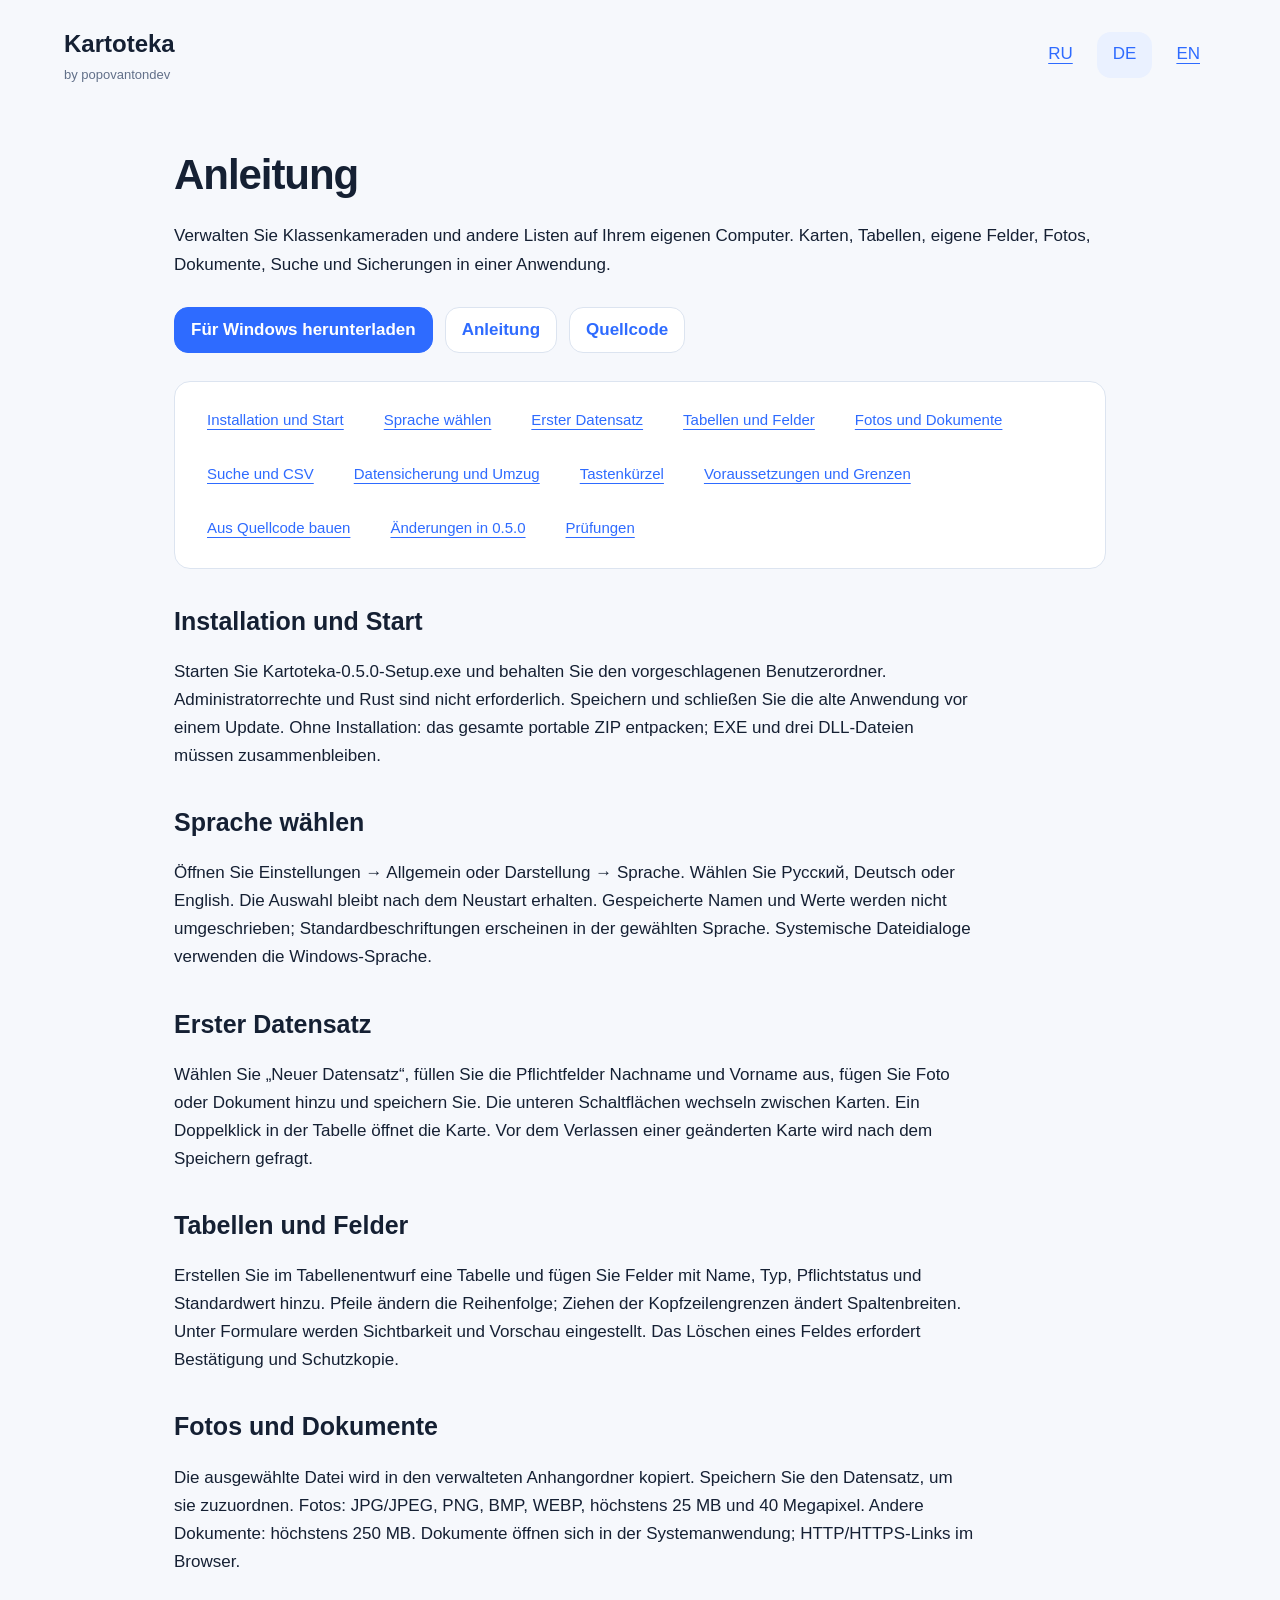
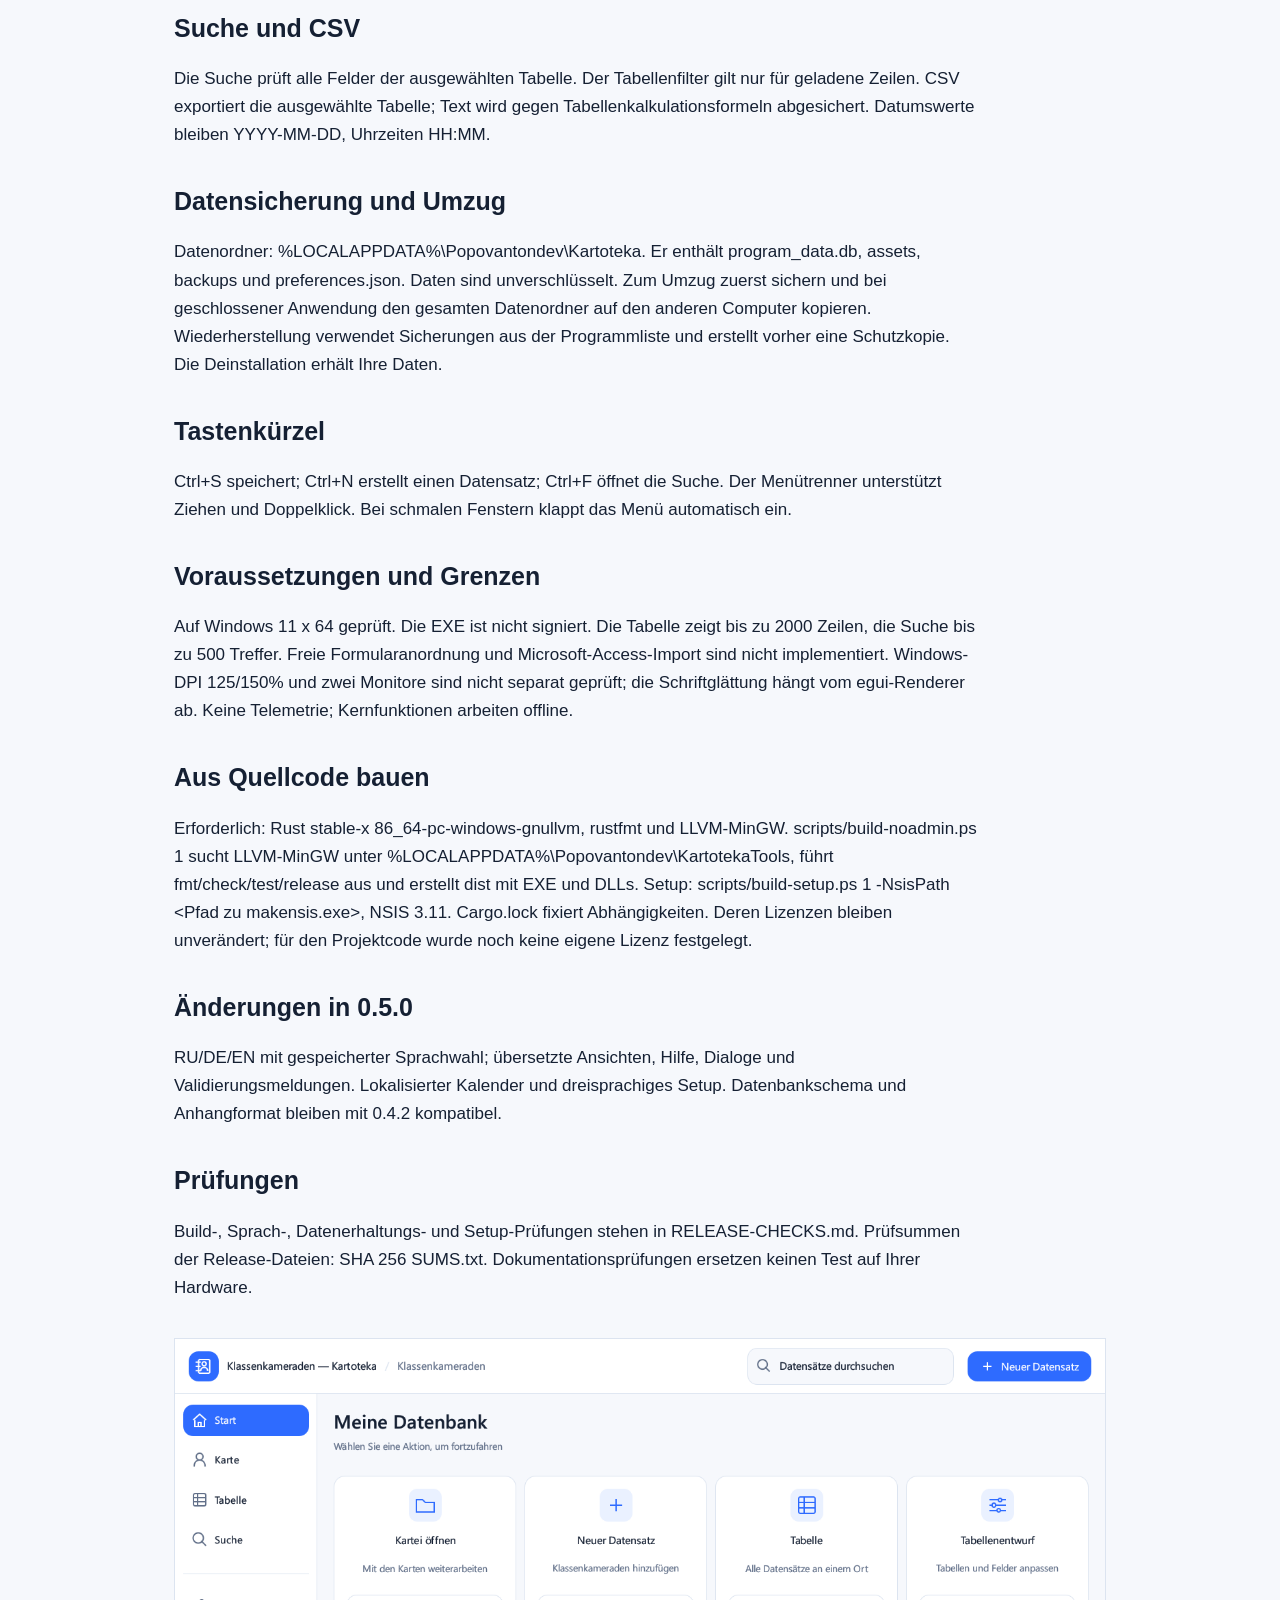
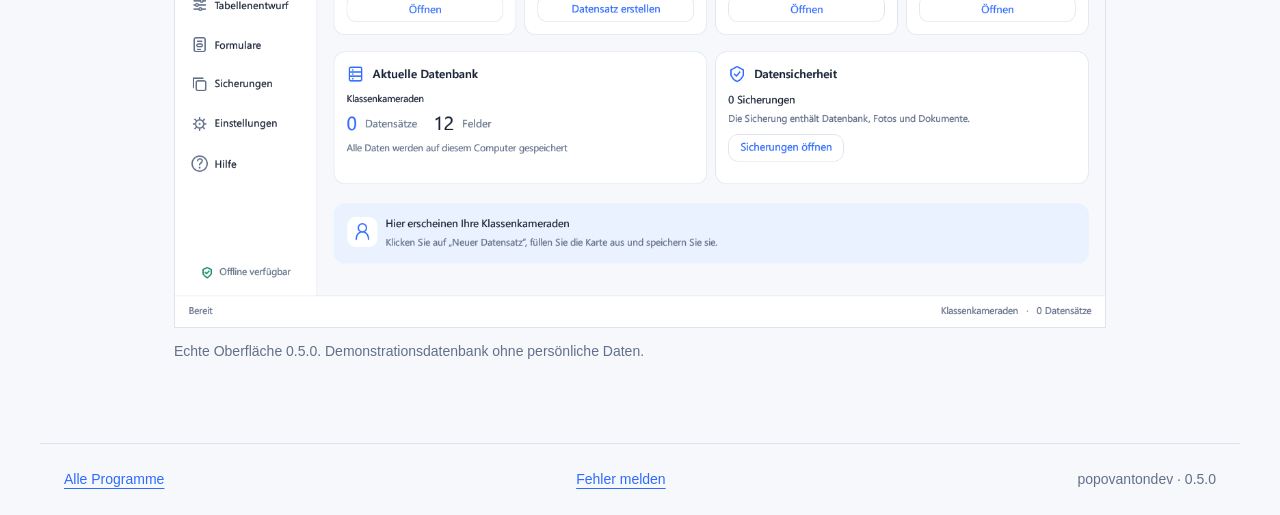
==== docs/Guide-de.html @ e93af3c0 "Add Kartoteka with persistent RU/DE/EN interface and public documentation" ====
<!doctype html><html lang="de"><head><meta charset="utf-8"><meta name="viewport" content="width=device-width,initial-scale=1"><meta name="description" content="Verwalten Sie Klassenkameraden und andere Listen auf Ihrem eigenen Computer. Karten, Tabellen, eigene Felder, Fotos, Dokumente, Suche und Sicherungen in einer Anwendung."><title>Klassenkameraden — Kartoteka</title><link rel="stylesheet" href="assets/site.css"></head><body><header><a class="brand" href="index-de.html">Kartoteka <small>by popovantondev</small></a><nav aria-label="Language"><a lang="ru" hreflang="ru" href="Guide-ru.html" >RU</a><a lang="de" hreflang="de" href="Guide-de.html" aria-current="page">DE</a><a lang="en" hreflang="en" href="Guide-en.html" >EN</a></nav></header><main class="guide"><h1>Anleitung</h1><p>Verwalten Sie Klassenkameraden und andere Listen auf Ihrem eigenen Computer. Karten, Tabellen, eigene Felder, Fotos, Dokumente, Suche und Sicherungen in einer Anwendung.</p><div class="actions"><a class="primary" href="https://github.com/popovantondev/Kartoteka/releases/download/v0.5.0/Kartoteka-0.5.0-Setup.exe">Für Windows herunterladen</a><a href="Guide-de.html">Anleitung</a><a href="https://github.com/popovantondev/Kartoteka">Quellcode</a></div><nav class="contents"><a href="#install">Installation und Start</a><a href="#language">Sprache wählen</a><a href="#first">Erster Datensatz</a><a href="#custom">Tabellen und Felder</a><a href="#files">Fotos und Dokumente</a><a href="#search">Suche und CSV</a><a href="#backup">Datensicherung und Umzug</a><a href="#keys">Tastenkürzel</a><a href="#limits">Voraussetzungen und Grenzen</a><a href="#build">Aus Quellcode bauen</a><a href="#changes">Änderungen in 0.5.0</a><a href="#checks">Prüfungen</a></nav><section id="install"><h2>Installation und Start</h2><p>Starten Sie Kartoteka-0.5.0-Setup.exe und behalten Sie den vorgeschlagenen Benutzerordner. Administratorrechte und Rust sind nicht erforderlich. Speichern und schließen Sie die alte Anwendung vor einem Update. Ohne Installation: das gesamte portable ZIP entpacken; EXE und drei DLL-Dateien müssen zusammenbleiben.</p></section><section id="language"><h2>Sprache wählen</h2><p>Öffnen Sie Einstellungen → Allgemein oder Darstellung → Sprache. Wählen Sie Русский, Deutsch oder English. Die Auswahl bleibt nach dem Neustart erhalten. Gespeicherte Namen und Werte werden nicht umgeschrieben; Standardbeschriftungen erscheinen in der gewählten Sprache. Systemische Dateidialoge verwenden die Windows-Sprache.</p></section><section id="first"><h2>Erster Datensatz</h2><p>Wählen Sie „Neuer Datensatz“, füllen Sie die Pflichtfelder Nachname und Vorname aus, fügen Sie Foto oder Dokument hinzu und speichern Sie. Die unteren Schaltflächen wechseln zwischen Karten. Ein Doppelklick in der Tabelle öffnet die Karte. Vor dem Verlassen einer geänderten Karte wird nach dem Speichern gefragt.</p></section><section id="custom"><h2>Tabellen und Felder</h2><p>Erstellen Sie im Tabellenentwurf eine Tabelle und fügen Sie Felder mit Name, Typ, Pflichtstatus und Standardwert hinzu. Pfeile ändern die Reihenfolge; Ziehen der Kopfzeilengrenzen ändert Spaltenbreiten. Unter Formulare werden Sichtbarkeit und Vorschau eingestellt. Das Löschen eines Feldes erfordert Bestätigung und Schutzkopie.</p></section><section id="files"><h2>Fotos und Dokumente</h2><p>Die ausgewählte Datei wird in den verwalteten Anhangordner kopiert. Speichern Sie den Datensatz, um sie zuzuordnen. Fotos: JPG/JPEG, PNG, BMP, WEBP, höchstens 25 MB und 40 Megapixel. Andere Dokumente: höchstens 250 MB. Dokumente öffnen sich in der Systemanwendung; HTTP/HTTPS-Links im Browser.</p></section><section id="search"><h2>Suche und CSV</h2><p>Die Suche prüft alle Felder der ausgewählten Tabelle. Der Tabellenfilter gilt nur für geladene Zeilen. CSV exportiert die ausgewählte Tabelle; Text wird gegen Tabellenkalkulationsformeln abgesichert. Datumswerte bleiben YYYY-MM-DD, Uhrzeiten HH:MM.</p></section><section id="backup"><h2>Datensicherung und Umzug</h2><p>Datenordner: %LOCALAPPDATA%\Popovantondev\Kartoteka. Er enthält program_data.db, assets, backups und preferences.json. Daten sind unverschlüsselt. Zum Umzug zuerst sichern und bei geschlossener Anwendung den gesamten Datenordner auf den anderen Computer kopieren. Wiederherstellung verwendet Sicherungen aus der Programmliste und erstellt vorher eine Schutzkopie. Die Deinstallation erhält Ihre Daten.</p></section><section id="keys"><h2>Tastenkürzel</h2><p>Ctrl+S speichert; Ctrl+N erstellt einen Datensatz; Ctrl+F öffnet die Suche. Der Menütrenner unterstützt Ziehen und Doppelklick. Bei schmalen Fenstern klappt das Menü automatisch ein.</p></section><section id="limits"><h2>Voraussetzungen und Grenzen</h2><p>Auf Windows 11 x 64 geprüft. Die EXE ist nicht signiert. Die Tabelle zeigt bis zu 2000 Zeilen, die Suche bis zu 500 Treffer. Freie Formularanordnung und Microsoft-Access-Import sind nicht implementiert. Windows-DPI 125/150% und zwei Monitore sind nicht separat geprüft; die Schriftglättung hängt vom egui-Renderer ab. Keine Telemetrie; Kernfunktionen arbeiten offline.</p></section><section id="build"><h2>Aus Quellcode bauen</h2><p>Erforderlich: Rust stable-x 86_64-pc-windows-gnullvm, rustfmt und LLVM-MinGW. scripts/build-noadmin.ps 1 sucht LLVM-MinGW unter %LOCALAPPDATA%\Popovantondev\KartotekaTools, führt fmt/check/test/release aus und erstellt dist mit EXE und DLLs. Setup: scripts/build-setup.ps 1 -NsisPath &lt;Pfad zu makensis.exe&gt;, NSIS 3.11. Cargo.lock fixiert Abhängigkeiten. Deren Lizenzen bleiben unverändert; für den Projektcode wurde noch keine eigene Lizenz festgelegt.</p></section><section id="changes"><h2>Änderungen in 0.5.0</h2><p>RU/DE/EN mit gespeicherter Sprachwahl; übersetzte Ansichten, Hilfe, Dialoge und Validierungsmeldungen. Lokalisierter Kalender und dreisprachiges Setup. Datenbankschema und Anhangformat bleiben mit 0.4.2 kompatibel.</p></section><section id="checks"><h2>Prüfungen</h2><p>Build-, Sprach-, Datenerhaltungs- und Setup-Prüfungen stehen in RELEASE-CHECKS.md. Prüfsummen der Release-Dateien: SHA 256 SUMS.txt. Dokumentationsprüfungen ersetzen keinen Test auf Ihrer Hardware.</p></section><figure><img src="assets/app-de.png" width="1360" height="860" alt="Klassenkameraden — Kartoteka"><figcaption>Echte Oberfläche 0.5.0. Demonstrationsdatenbank ohne persönliche Daten.</figcaption></figure></main><footer><a href="https://popovantondev.github.io/popovantondev/index-de.html">Alle Programme</a><a href="https://github.com/popovantondev/Kartoteka/issues/new">Fehler melden</a><span>popovantondev · 0.5.0</span></footer></body></html>
---- docs/assets/site.css ----
*{box-sizing:border-box}html{color-scheme:light;scroll-behavior:smooth}body{margin:0;background:#F6F8FC;color:#152033;font:17px/1.65 "Segoe UI",Arial,sans-serif}a{color:#2E6BFF;text-underline-offset:4px}a:focus-visible{outline:3px solid #2E6BFF;outline-offset:5px}header,main,footer{max-width:1200px;margin:auto;padding:24px}header,footer{display:flex;align-items:center;justify-content:space-between;gap:20px;flex-wrap:wrap}header nav{display:flex;gap:8px}.brand{color:#152033;text-decoration:none;font-size:24px;font-weight:700}.brand small{display:block;font-size:13px;font-weight:400;color:#627089}nav a,.actions a{display:inline-flex;align-items:center;justify-content:center;min-height:46px;padding:8px 16px;border-radius:14px;white-space:normal;text-align:center}nav a[aria-current]{background:#eaf1ff;text-decoration:none}.hero{padding:48px 0 20px;max-width:920px}h1{font-size:clamp(32px,5vw,58px);line-height:1.13;margin:18px 0 24px;letter-spacing:-.025em}h2{font-size:25px;line-height:1.3}p{overflow-wrap:anywhere}.lead{font-size:21px;color:#627089}.eyebrow{font-size:13px;letter-spacing:.1em;color:#627089}.actions{display:flex;gap:12px;flex-wrap:wrap;margin:28px 0}.actions a{border:1px solid #DCE4F0;background:#fff;text-decoration:none;font-weight:600}.actions .primary{background:#2E6BFF;color:white;border-color:#2E6BFF}figure{margin:28px 0 56px}figure img{display:block;width:100%;height:auto;border:1px solid #DCE4F0}figcaption{font-size:14px;color:#627089;margin-top:12px}.grid{display:grid;grid-template-columns:repeat(2,minmax(0,1fr));gap:20px;margin-bottom:36px}article{background:#fff;border:1px solid #DCE4F0;border-radius:18px;padding:26px;min-width:0}.number{color:#2E6BFF;font-weight:600}footer{border-top:1px solid #DCE4F0;color:#627089;font-size:14px}.guide{max-width:980px}.guide h1{font-size:42px}.guide section{scroll-margin-top:24px;margin:36px 0}.contents{display:flex;gap:8px;flex-wrap:wrap;padding:16px;background:#fff;border:1px solid #DCE4F0;border-radius:16px}.contents a{font-size:15px}section>p{max-width:85ch}@media(max-width:600px){header,main,footer{padding:18px}.hero{padding-top:18px}.grid{grid-template-columns:1fr}article{padding:20px}.actions{flex-direction:column}.actions a{width:100%}.lead{font-size:18px}.guide h1{font-size:32px}}
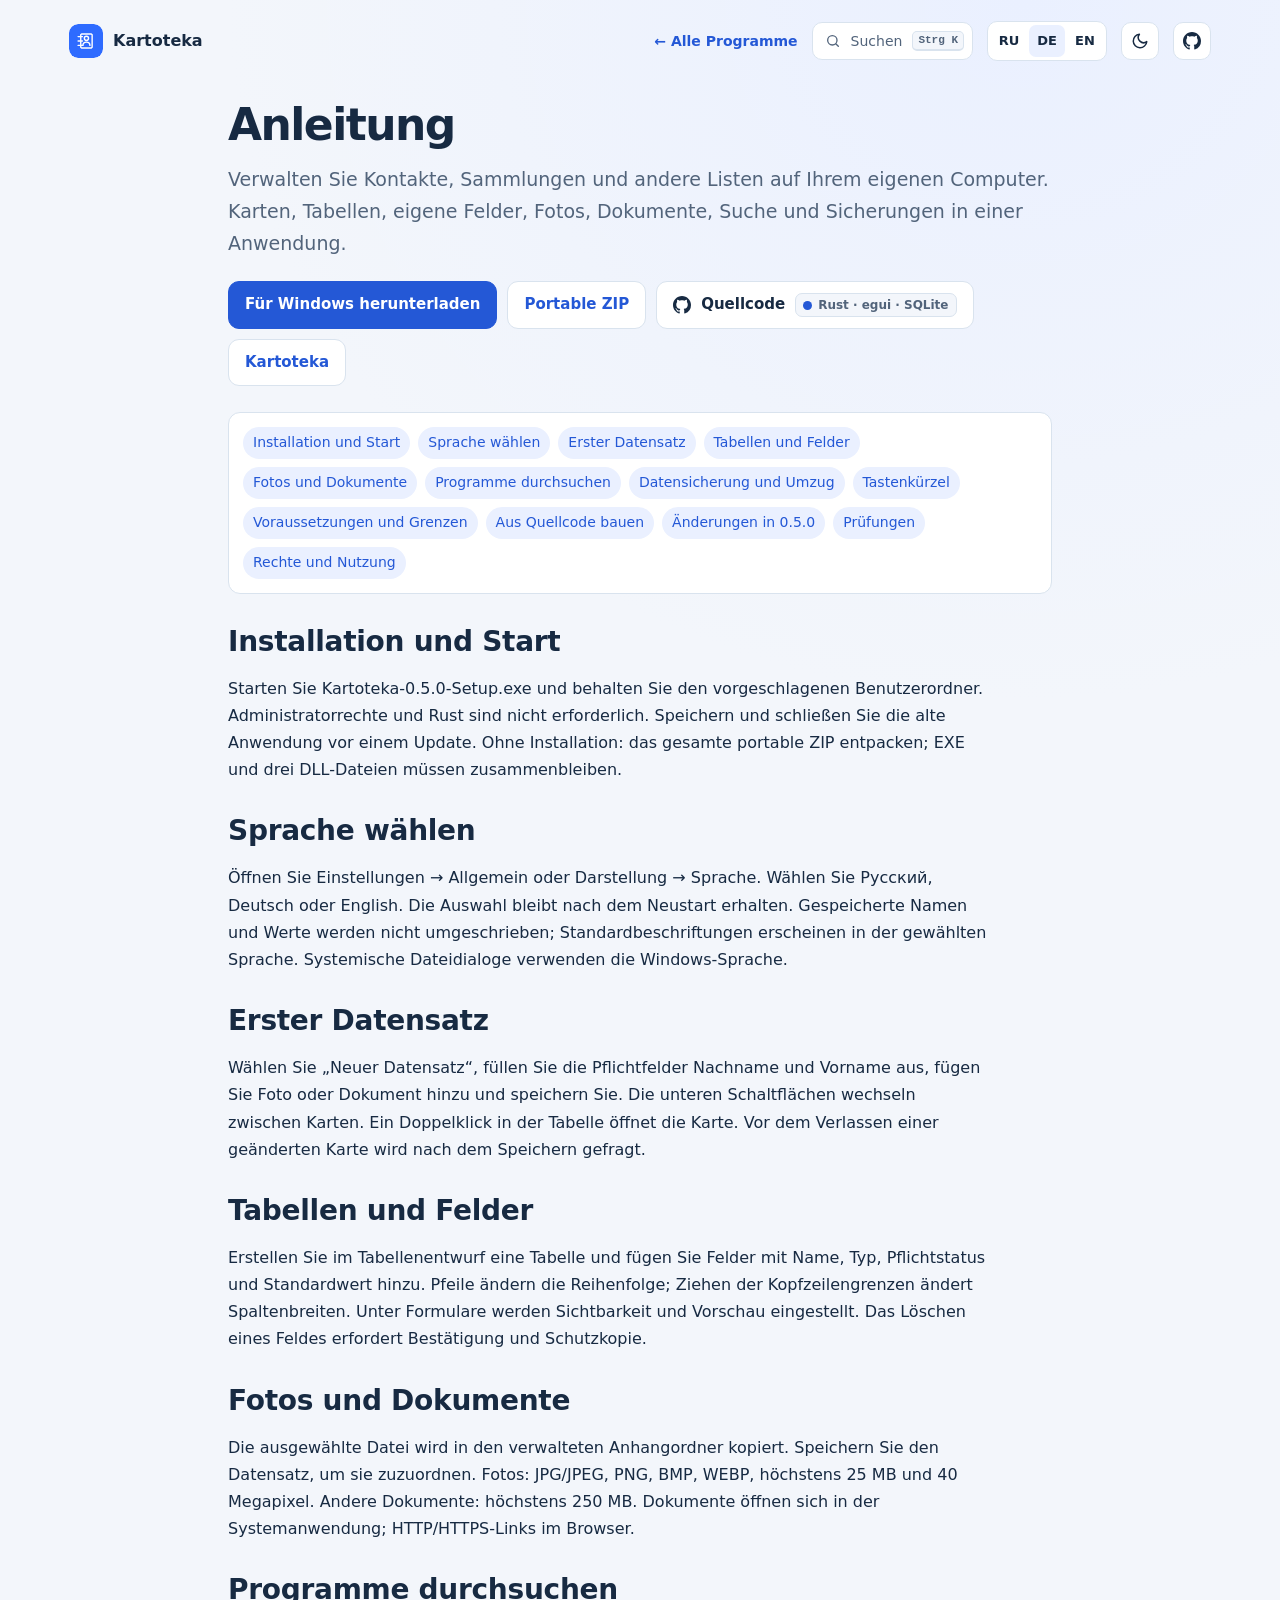
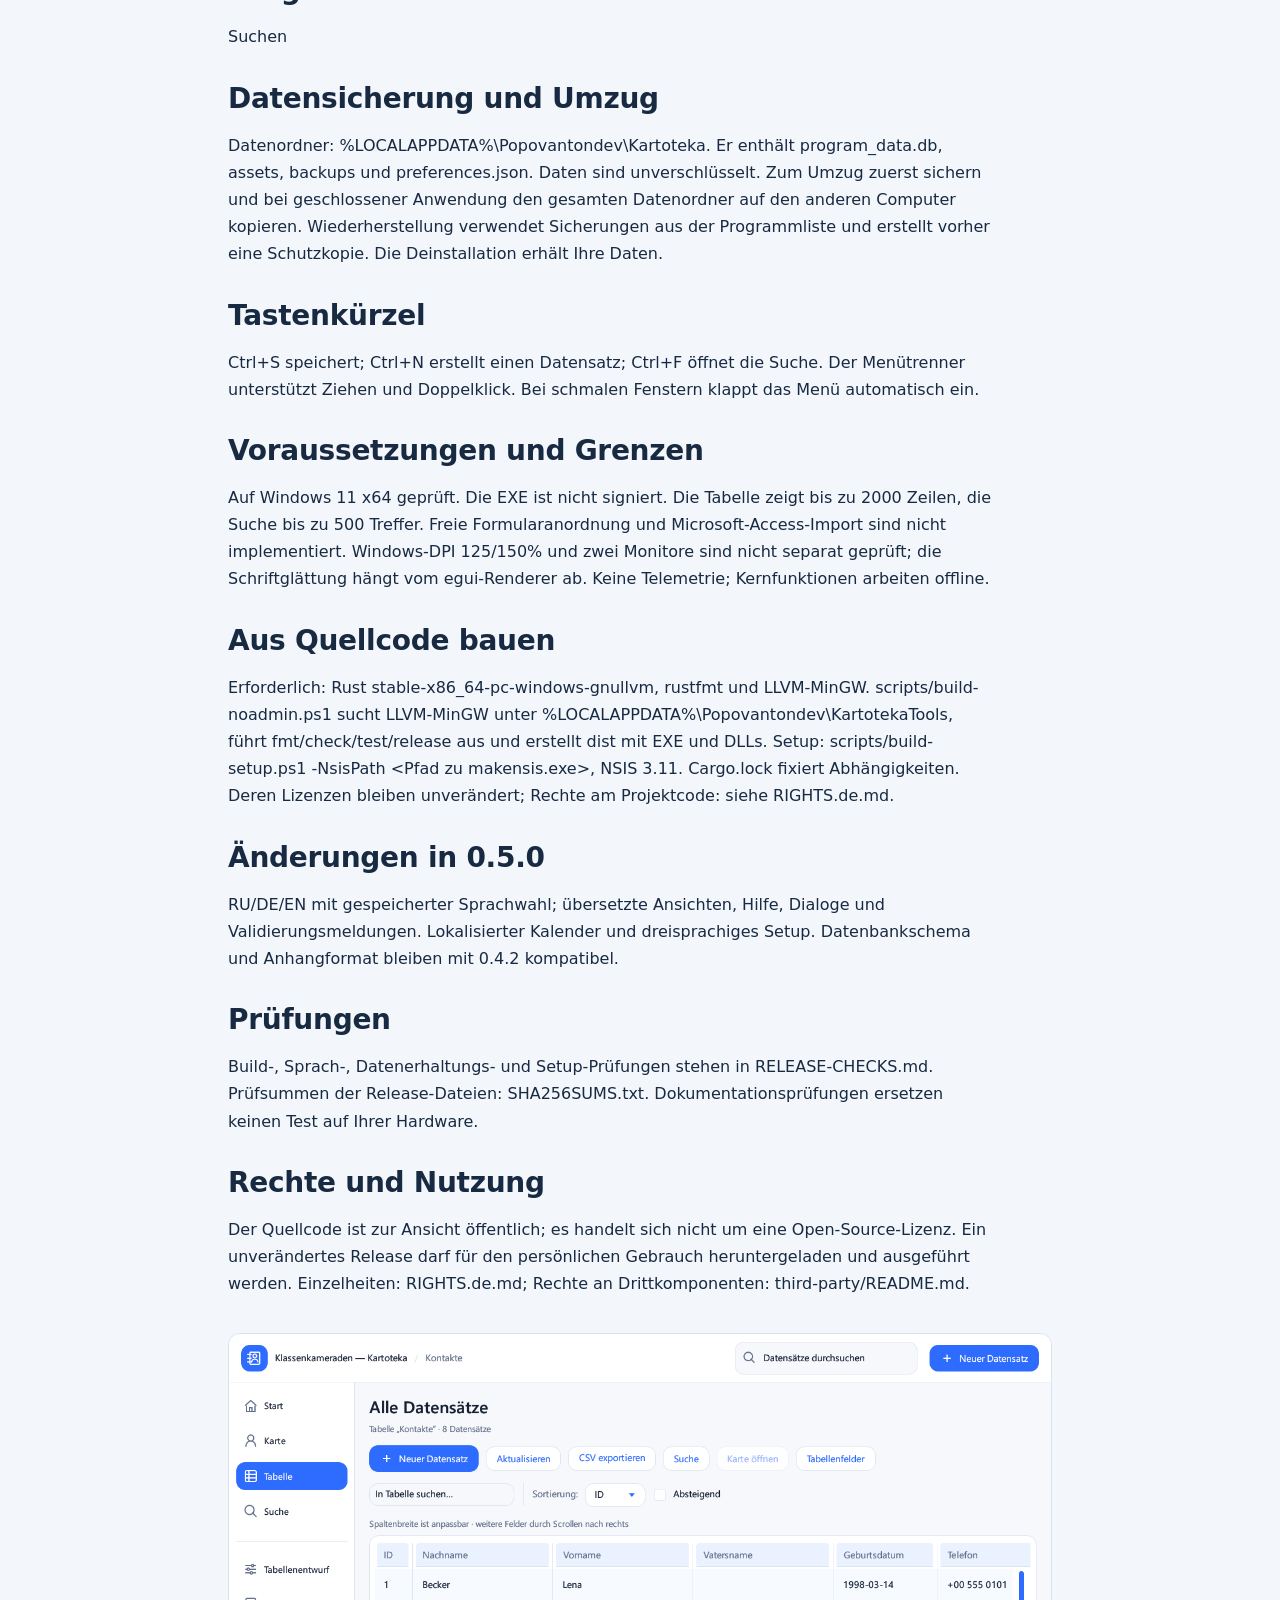
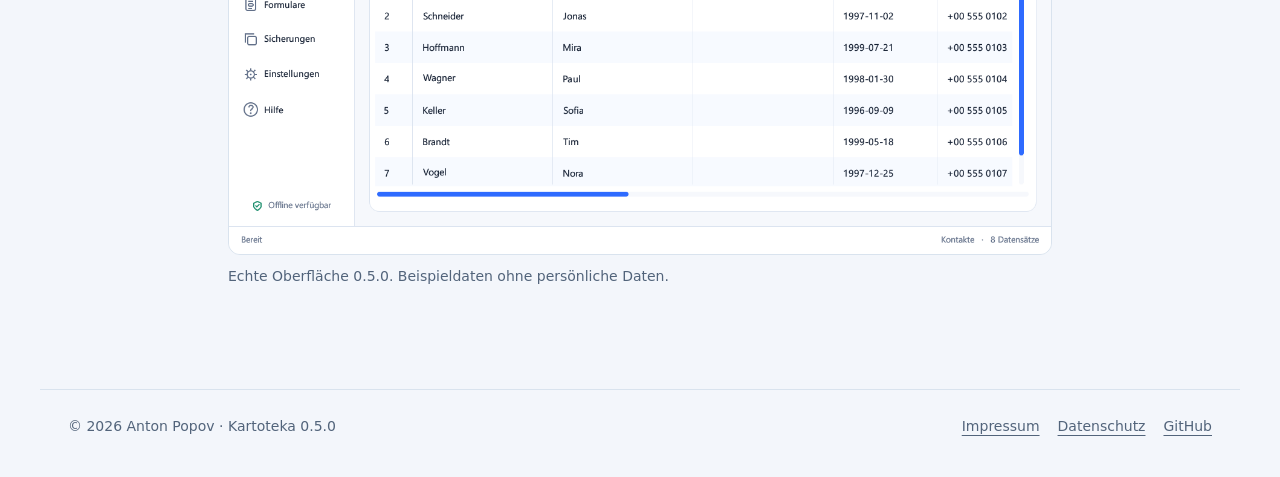
==== commit 2295c575: "Polish project site and documentation - German root pages (index.html, README.md), English and Russi" ====
--- a/docs/Guide-de.html
+++ b/docs/Guide-de.html
@@ -1 +1,56 @@
-<!doctype html><html lang="de"><head><meta charset="utf-8"><meta name="viewport" content="width=device-width,initial-scale=1"><meta name="description" content="Verwalten Sie Klassenkameraden und andere Listen auf Ihrem eigenen Computer. Karten, Tabellen, eigene Felder, Fotos, Dokumente, Suche und Sicherungen in einer Anwendung."><title>Klassenkameraden — Kartoteka</title><link rel="stylesheet" href="assets/site.css"></head><body><header><a class="brand" href="index-de.html">Kartoteka <small>by popovantondev</small></a><nav aria-label="Language"><a lang="ru" hreflang="ru" href="Guide-ru.html" >RU</a><a lang="de" hreflang="de" href="Guide-de.html" aria-current="page">DE</a><a lang="en" hreflang="en" href="Guide-en.html" >EN</a></nav></header><main class="guide"><h1>Anleitung</h1><p>Verwalten Sie Klassenkameraden und andere Listen auf Ihrem eigenen Computer. Karten, Tabellen, eigene Felder, Fotos, Dokumente, Suche und Sicherungen in einer Anwendung.</p><div class="actions"><a class="primary" href="https://github.com/popovantondev/Kartoteka/releases/download/v0.5.0/Kartoteka-0.5.0-Setup.exe">Für Windows herunterladen</a><a href="Guide-de.html">Anleitung</a><a href="https://github.com/popovantondev/Kartoteka">Quellcode</a></div><nav class="contents"><a href="#install">Installation und Start</a><a href="#language">Sprache wählen</a><a href="#first">Erster Datensatz</a><a href="#custom">Tabellen und Felder</a><a href="#files">Fotos und Dokumente</a><a href="#search">Suche und CSV</a><a href="#backup">Datensicherung und Umzug</a><a href="#keys">Tastenkürzel</a><a href="#limits">Voraussetzungen und Grenzen</a><a href="#build">Aus Quellcode bauen</a><a href="#changes">Änderungen in 0.5.0</a><a href="#checks">Prüfungen</a></nav><section id="install"><h2>Installation und Start</h2><p>Starten Sie Kartoteka-0.5.0-Setup.exe und behalten Sie den vorgeschlagenen Benutzerordner. Administratorrechte und Rust sind nicht erforderlich. Speichern und schließen Sie die alte Anwendung vor einem Update. Ohne Installation: das gesamte portable ZIP entpacken; EXE und drei DLL-Dateien müssen zusammenbleiben.</p></section><section id="language"><h2>Sprache wählen</h2><p>Öffnen Sie Einstellungen → Allgemein oder Darstellung → Sprache. Wählen Sie Русский, Deutsch oder English. Die Auswahl bleibt nach dem Neustart erhalten. Gespeicherte Namen und Werte werden nicht umgeschrieben; Standardbeschriftungen erscheinen in der gewählten Sprache. Systemische Dateidialoge verwenden die Windows-Sprache.</p></section><section id="first"><h2>Erster Datensatz</h2><p>Wählen Sie „Neuer Datensatz“, füllen Sie die Pflichtfelder Nachname und Vorname aus, fügen Sie Foto oder Dokument hinzu und speichern Sie. Die unteren Schaltflächen wechseln zwischen Karten. Ein Doppelklick in der Tabelle öffnet die Karte. Vor dem Verlassen einer geänderten Karte wird nach dem Speichern gefragt.</p></section><section id="custom"><h2>Tabellen und Felder</h2><p>Erstellen Sie im Tabellenentwurf eine Tabelle und fügen Sie Felder mit Name, Typ, Pflichtstatus und Standardwert hinzu. Pfeile ändern die Reihenfolge; Ziehen der Kopfzeilengrenzen ändert Spaltenbreiten. Unter Formulare werden Sichtbarkeit und Vorschau eingestellt. Das Löschen eines Feldes erfordert Bestätigung und Schutzkopie.</p></section><section id="files"><h2>Fotos und Dokumente</h2><p>Die ausgewählte Datei wird in den verwalteten Anhangordner kopiert. Speichern Sie den Datensatz, um sie zuzuordnen. Fotos: JPG/JPEG, PNG, BMP, WEBP, höchstens 25 MB und 40 Megapixel. Andere Dokumente: höchstens 250 MB. Dokumente öffnen sich in der Systemanwendung; HTTP/HTTPS-Links im Browser.</p></section><section id="search"><h2>Suche und CSV</h2><p>Die Suche prüft alle Felder der ausgewählten Tabelle. Der Tabellenfilter gilt nur für geladene Zeilen. CSV exportiert die ausgewählte Tabelle; Text wird gegen Tabellenkalkulationsformeln abgesichert. Datumswerte bleiben YYYY-MM-DD, Uhrzeiten HH:MM.</p></section><section id="backup"><h2>Datensicherung und Umzug</h2><p>Datenordner: %LOCALAPPDATA%\Popovantondev\Kartoteka. Er enthält program_data.db, assets, backups und preferences.json. Daten sind unverschlüsselt. Zum Umzug zuerst sichern und bei geschlossener Anwendung den gesamten Datenordner auf den anderen Computer kopieren. Wiederherstellung verwendet Sicherungen aus der Programmliste und erstellt vorher eine Schutzkopie. Die Deinstallation erhält Ihre Daten.</p></section><section id="keys"><h2>Tastenkürzel</h2><p>Ctrl+S speichert; Ctrl+N erstellt einen Datensatz; Ctrl+F öffnet die Suche. Der Menütrenner unterstützt Ziehen und Doppelklick. Bei schmalen Fenstern klappt das Menü automatisch ein.</p></section><section id="limits"><h2>Voraussetzungen und Grenzen</h2><p>Auf Windows 11 x 64 geprüft. Die EXE ist nicht signiert. Die Tabelle zeigt bis zu 2000 Zeilen, die Suche bis zu 500 Treffer. Freie Formularanordnung und Microsoft-Access-Import sind nicht implementiert. Windows-DPI 125/150% und zwei Monitore sind nicht separat geprüft; die Schriftglättung hängt vom egui-Renderer ab. Keine Telemetrie; Kernfunktionen arbeiten offline.</p></section><section id="build"><h2>Aus Quellcode bauen</h2><p>Erforderlich: Rust stable-x 86_64-pc-windows-gnullvm, rustfmt und LLVM-MinGW. scripts/build-noadmin.ps 1 sucht LLVM-MinGW unter %LOCALAPPDATA%\Popovantondev\KartotekaTools, führt fmt/check/test/release aus und erstellt dist mit EXE und DLLs. Setup: scripts/build-setup.ps 1 -NsisPath &lt;Pfad zu makensis.exe&gt;, NSIS 3.11. Cargo.lock fixiert Abhängigkeiten. Deren Lizenzen bleiben unverändert; für den Projektcode wurde noch keine eigene Lizenz festgelegt.</p></section><section id="changes"><h2>Änderungen in 0.5.0</h2><p>RU/DE/EN mit gespeicherter Sprachwahl; übersetzte Ansichten, Hilfe, Dialoge und Validierungsmeldungen. Lokalisierter Kalender und dreisprachiges Setup. Datenbankschema und Anhangformat bleiben mit 0.4.2 kompatibel.</p></section><section id="checks"><h2>Prüfungen</h2><p>Build-, Sprach-, Datenerhaltungs- und Setup-Prüfungen stehen in RELEASE-CHECKS.md. Prüfsummen der Release-Dateien: SHA 256 SUMS.txt. Dokumentationsprüfungen ersetzen keinen Test auf Ihrer Hardware.</p></section><figure><img src="assets/app-de.png" width="1360" height="860" alt="Klassenkameraden — Kartoteka"><figcaption>Echte Oberfläche 0.5.0. Demonstrationsdatenbank ohne persönliche Daten.</figcaption></figure></main><footer><a href="https://popovantondev.github.io/popovantondev/index-de.html">Alle Programme</a><a href="https://github.com/popovantondev/Kartoteka/issues/new">Fehler melden</a><span>popovantondev · 0.5.0</span></footer></body></html>+<!doctype html>
+<html lang="de">
+<head>
+<meta charset="utf-8">
+<meta name="viewport" content="width=device-width,initial-scale=1">
+<meta name="color-scheme" content="light dark">
+<meta name="description" content="Verwalten Sie Kontakte, Sammlungen und andere Listen auf Ihrem eigenen Computer. Karten, Tabellen, eigene Felder, Fotos, Dokumente, Suche und Sicherungen in einer Anwendung.">
+<title>Kartoteka — Anleitung</title>
+<link rel="icon" href="assets/kartoteka.svg" type="image/svg+xml">
+<script src="assets/kit/kit-theme.js"></script><link rel="stylesheet" href="assets/kit/kit.css?v=2026.11.05-1"><script src="assets/kit/programs.js?v=2026.11.05-1" defer></script><script src="assets/kit/kit.js?v=2026.11.05-1" defer></script>
+<link rel="stylesheet" href="assets/site.css?v=2026.11.05-1">
+</head>
+<body class="ppk-page ppk-prose">
+<a class="ppk-skip" href="#main">Zum Inhalt</a>
+<div class="ppk-nav-wrap" id="ppk-nav-wrap">
+  <nav class="ppk-nav" aria-label="Hauptnavigation">
+    <a class="ppk-brand" href="index.html"><img src="assets/kartoteka.svg" alt="" width="34" height="34"><span>Kartoteka</span></a>
+    <span class="ppk-spacer"></span>
+    <a class="ppk-back" href="https://popovantondev.github.io/popovantondev/index.html">← Alle Programme</a>
+    <button class="ppk-search-btn" type="button" data-ppk-open-search aria-label="Programme durchsuchen"><span>Suchen</span><kbd>Strg K</kbd></button>
+    <div class="ppk-langs"><a href="Guide-ru.html" lang="ru" hreflang="ru">RU</a><a href="Guide-de.html" lang="de" hreflang="de" aria-current="page">DE</a><a href="Guide-en.html" lang="en" hreflang="en">EN</a></div>
+    <button class="ppk-icon-btn ppk-theme-btn" type="button" data-ppk-theme aria-label="Farbschema wechseln"></button>
+    <a class="ppk-icon-btn ppk-gh-btn" href="https://github.com/popovantondev/Kartoteka" aria-label="GitHub"></a>
+  </nav>
+</div>
+<main class="ppk-shell ppk-guide" id="main">
+<h1>Anleitung</h1>
+<p class="ppk-lead">Verwalten Sie Kontakte, Sammlungen und andere Listen auf Ihrem eigenen Computer. Karten, Tabellen, eigene Felder, Fotos, Dokumente, Suche und Sicherungen in einer Anwendung.</p>
+<div class="ppk-actions">
+<a class="ppk-btn ppk-btn-primary" href="https://github.com/popovantondev/Kartoteka/releases/download/v0.5.0/Kartoteka-0.5.0-Setup.exe">Für Windows herunterladen</a>
+<a class="ppk-btn" href="https://github.com/popovantondev/Kartoteka/releases/download/v0.5.0/Kartoteka-0.5.0-Windows-x64.zip">Portable ZIP</a>
+<a class="ppk-btn ppk-btn-gh" href="https://github.com/popovantondev/Kartoteka">Quellcode <span class="ppk-chip"><i class="ppk-dot"></i>Rust · egui · SQLite</span></a>
+<a class="ppk-btn" href="index.html">Kartoteka</a>
+</div>
+<nav class="ppk-contents" aria-label="Anleitung"><a href="#install">Installation und Start</a><a href="#language">Sprache wählen</a><a href="#first">Erster Datensatz</a><a href="#custom">Tabellen und Felder</a><a href="#files">Fotos und Dokumente</a><a href="#search">Programme durchsuchen</a><a href="#backup">Datensicherung und Umzug</a><a href="#keys">Tastenkürzel</a><a href="#limits">Voraussetzungen und Grenzen</a><a href="#build">Aus Quellcode bauen</a><a href="#changes">Änderungen in 0.5.0</a><a href="#checks">Prüfungen</a><a href="#rights">Rechte und Nutzung</a></nav>
+<section id="install"><h2>Installation und Start</h2><p>Starten Sie Kartoteka-0.5.0-Setup.exe und behalten Sie den vorgeschlagenen Benutzerordner. Administratorrechte und Rust sind nicht erforderlich. Speichern und schließen Sie die alte Anwendung vor einem Update. Ohne Installation: das gesamte portable ZIP entpacken; EXE und drei DLL-Dateien müssen zusammenbleiben.</p></section>
+<section id="language"><h2>Sprache wählen</h2><p>Öffnen Sie Einstellungen → Allgemein oder Darstellung → Sprache. Wählen Sie Русский, Deutsch oder English. Die Auswahl bleibt nach dem Neustart erhalten. Gespeicherte Namen und Werte werden nicht umgeschrieben; Standardbeschriftungen erscheinen in der gewählten Sprache. Systemische Dateidialoge verwenden die Windows-Sprache.</p></section>
+<section id="first"><h2>Erster Datensatz</h2><p>Wählen Sie „Neuer Datensatz“, füllen Sie die Pflichtfelder Nachname und Vorname aus, fügen Sie Foto oder Dokument hinzu und speichern Sie. Die unteren Schaltflächen wechseln zwischen Karten. Ein Doppelklick in der Tabelle öffnet die Karte. Vor dem Verlassen einer geänderten Karte wird nach dem Speichern gefragt.</p></section>
+<section id="custom"><h2>Tabellen und Felder</h2><p>Erstellen Sie im Tabellenentwurf eine Tabelle und fügen Sie Felder mit Name, Typ, Pflichtstatus und Standardwert hinzu. Pfeile ändern die Reihenfolge; Ziehen der Kopfzeilengrenzen ändert Spaltenbreiten. Unter Formulare werden Sichtbarkeit und Vorschau eingestellt. Das Löschen eines Feldes erfordert Bestätigung und Schutzkopie.</p></section>
+<section id="files"><h2>Fotos und Dokumente</h2><p>Die ausgewählte Datei wird in den verwalteten Anhangordner kopiert. Speichern Sie den Datensatz, um sie zuzuordnen. Fotos: JPG/JPEG, PNG, BMP, WEBP, höchstens 25 MB und 40 Megapixel. Andere Dokumente: höchstens 250 MB. Dokumente öffnen sich in der Systemanwendung; HTTP/HTTPS-Links im Browser.</p></section>
+<section id="search"><h2>Programme durchsuchen</h2><p>Suchen</p></section>
+<section id="backup"><h2>Datensicherung und Umzug</h2><p>Datenordner: %LOCALAPPDATA%\Popovantondev\Kartoteka. Er enthält program_data.db, assets, backups und preferences.json. Daten sind unverschlüsselt. Zum Umzug zuerst sichern und bei geschlossener Anwendung den gesamten Datenordner auf den anderen Computer kopieren. Wiederherstellung verwendet Sicherungen aus der Programmliste und erstellt vorher eine Schutzkopie. Die Deinstallation erhält Ihre Daten.</p></section>
+<section id="keys"><h2>Tastenkürzel</h2><p>Ctrl+S speichert; Ctrl+N erstellt einen Datensatz; Ctrl+F öffnet die Suche. Der Menütrenner unterstützt Ziehen und Doppelklick. Bei schmalen Fenstern klappt das Menü automatisch ein.</p></section>
+<section id="limits"><h2>Voraussetzungen und Grenzen</h2><p>Auf Windows 11 x64 geprüft. Die EXE ist nicht signiert. Die Tabelle zeigt bis zu 2000 Zeilen, die Suche bis zu 500 Treffer. Freie Formularanordnung und Microsoft-Access-Import sind nicht implementiert. Windows-DPI 125/150% und zwei Monitore sind nicht separat geprüft; die Schriftglättung hängt vom egui-Renderer ab. Keine Telemetrie; Kernfunktionen arbeiten offline.</p></section>
+<section id="build"><h2>Aus Quellcode bauen</h2><p>Erforderlich: Rust stable-x86_64-pc-windows-gnullvm, rustfmt und LLVM-MinGW. scripts/build-noadmin.ps1 sucht LLVM-MinGW unter %LOCALAPPDATA%\Popovantondev\KartotekaTools, führt fmt/check/test/release aus und erstellt dist mit EXE und DLLs. Setup: scripts/build-setup.ps1 -NsisPath &lt;Pfad zu makensis.exe&gt;, NSIS 3.11. Cargo.lock fixiert Abhängigkeiten. Deren Lizenzen bleiben unverändert; Rechte am Projektcode: siehe RIGHTS.de.md.</p></section>
+<section id="changes"><h2>Änderungen in 0.5.0</h2><p>RU/DE/EN mit gespeicherter Sprachwahl; übersetzte Ansichten, Hilfe, Dialoge und Validierungsmeldungen. Lokalisierter Kalender und dreisprachiges Setup. Datenbankschema und Anhangformat bleiben mit 0.4.2 kompatibel.</p></section>
+<section id="checks"><h2>Prüfungen</h2><p>Build-, Sprach-, Datenerhaltungs- und Setup-Prüfungen stehen in RELEASE-CHECKS.md. Prüfsummen der Release-Dateien: SHA256SUMS.txt. Dokumentationsprüfungen ersetzen keinen Test auf Ihrer Hardware.</p></section>
+<section id="rights"><h2>Rechte und Nutzung</h2><p>Der Quellcode ist zur Ansicht öffentlich; es handelt sich nicht um eine Open-Source-Lizenz. Ein unverändertes Release darf für den persönlichen Gebrauch heruntergeladen und ausgeführt werden. Einzelheiten: RIGHTS.de.md; Rechte an Drittkomponenten: third-party/README.md.</p></section>
+<figure class="ppk-guide-shot"><img src="assets/app-de.png" width="1360" height="860" alt="Kartoteka — Echte Oberfläche 0.5.0. Beispieldaten ohne persönliche Daten." decoding="async"><figcaption>Echte Oberfläche 0.5.0. Beispieldaten ohne persönliche Daten.</figcaption></figure>
+</main>
+<footer class="ppk-footer">
+  <span>© 2026 Anton Popov · Kartoteka 0.5.0</span>
+  <nav aria-label="Rechtliches"><a href="https://popovantondev.github.io/popovantondev/impressum.html">Impressum</a><a href="https://popovantondev.github.io/popovantondev/datenschutz.html">Datenschutz</a><a href="https://github.com/popovantondev/Kartoteka">GitHub</a></nav>
+</footer>
+</body>
+</html>
--- a/docs/assets/kit/kit.css
+++ b/docs/assets/kit/kit.css
@@ -0,0 +1,244 @@
+/* popovantondev shared kit: tokens, header, search palette, components, footer.
+   Everything is prefixed ppk-. Pages set their accent in their own CSS (see demo.html).
+   Kit tokens have zero specificity (:where), so any page rule overrides them regardless of load order. */
+
+/* ---------- tokens ---------- */
+:where(:root){color-scheme:light;
+  --ppk-bg:#f3f6fb;--ppk-panel:#ffffff;--ppk-ink:#172a42;--ppk-muted:#52647b;--ppk-line:#d9e3ee;
+  --ppk-accent:#0f6f7c;--ppk-accent-ink:#ffffff;--ppk-tint:#e2f2f3;--ppk-hero:#0c3a45;--ppk-hero-end:#1b6b78;
+  --ppk-glass:rgba(255,255,255,.76);--ppk-term:#0f1b26;--ppk-term-ink:#d6e4ef;--ppk-term-ps:#7fd4dc;--ppk-term-ok:#6ee787;--ppk-term-dim:#8fa3b6;
+  --ppk-ok:#15803d;--ppk-ok-bg:#dcfce7;--ppk-ok-fg:#166534;--ppk-warn-bg:#fef3c7;--ppk-warn-fg:#92400e;
+  --ppk-focus:#1a5fd0;--ppk-shadow:0 22px 50px -30px rgba(22,43,72,.35);
+  --ppk-radius-s:8px;--ppk-radius-m:12px;--ppk-radius-l:20px;--ppk-radius-pill:999px;
+  --ppk-font:system-ui,-apple-system,"Segoe UI",sans-serif;--ppk-mono:ui-monospace,"Cascadia Code",Consolas,monospace;--ppk-shell:1200px}
+:where([data-theme="dark"]){color-scheme:dark;
+  --ppk-bg:#0c131b;--ppk-panel:#131d28;--ppk-ink:#e5edf5;--ppk-muted:#9badbf;--ppk-line:#233142;
+  --ppk-accent:#3cc1cc;--ppk-accent-ink:#03262b;--ppk-tint:#11343a;--ppk-hero:#082a32;--ppk-hero-end:#145a65;
+  --ppk-glass:rgba(19,29,40,.76);--ppk-term:#070d13;--ppk-term-ink:#d6e4ef;--ppk-term-ps:#7fd4dc;--ppk-term-ok:#6ee787;--ppk-term-dim:#8fa3b6;
+  --ppk-ok:#4ade80;--ppk-ok-bg:#14532d;--ppk-ok-fg:#bbf7d0;--ppk-warn-bg:#78350f;--ppk-warn-fg:#fde68a;
+  --ppk-focus:#7ab8ff;--ppk-shadow:0 22px 50px -30px rgba(0,0,0,.7)}
+@media (prefers-color-scheme:dark){:where(:root:not([data-theme])){color-scheme:dark;
+  --ppk-bg:#0c131b;--ppk-panel:#131d28;--ppk-ink:#e5edf5;--ppk-muted:#9badbf;--ppk-line:#233142;
+  --ppk-accent:#3cc1cc;--ppk-accent-ink:#03262b;--ppk-tint:#11343a;--ppk-hero:#082a32;--ppk-hero-end:#145a65;
+  --ppk-glass:rgba(19,29,40,.76);--ppk-term:#070d13;--ppk-term-ink:#d6e4ef;--ppk-term-ps:#7fd4dc;--ppk-term-ok:#6ee787;--ppk-term-dim:#8fa3b6;
+  --ppk-ok:#4ade80;--ppk-ok-bg:#14532d;--ppk-ok-fg:#bbf7d0;--ppk-warn-bg:#78350f;--ppk-warn-fg:#fde68a;
+  --ppk-focus:#7ab8ff;--ppk-shadow:0 22px 50px -30px rgba(0,0,0,.7)}}
+
+/* ---------- base (only inside pages that opt in with class ppk-page on body) ---------- */
+.ppk-page{margin:0;background:radial-gradient(ellipse at 80% 0,var(--ppk-tint),transparent 55%),var(--ppk-bg);background-attachment:fixed;color:var(--ppk-ink);font:16px/1.6 var(--ppk-font);transition:background-color .3s,color .3s}
+.ppk-page *,.ppk-page *::before,.ppk-page *::after{box-sizing:border-box}
+:where(.ppk-page a){color:var(--ppk-accent);text-underline-offset:4px}
+:where(.ppk-page img){max-width:100%;height:auto}
+:where(.ppk-page button){font:inherit;color:inherit}
+.ppk-page :focus-visible,.ppk-overlay :focus-visible,.ppk-nav-wrap :focus-visible,.ppk-footer :focus-visible{outline:3px solid var(--ppk-focus);outline-offset:3px}
+:where(.ppk-page h1),.ppk-title{font-size:clamp(34px,4.6vw,58px);line-height:1.05;letter-spacing:-.035em;margin:14px 0 18px}
+:where(.ppk-page h2),.ppk-h2{font-size:clamp(22px,2.4vw,28px);line-height:1.25;letter-spacing:-.01em;margin:0 0 6px}
+.ppk-page [hidden],.ppk-overlay[hidden]{display:none!important}
+.ppk-shell{max-width:var(--ppk-shell);margin:0 auto;padding:0 28px}
+.ppk-section{margin:56px 0;position:relative}
+.ppk-sub{color:var(--ppk-muted);margin:0 0 22px}
+.ppk-sr-only{position:absolute!important;width:1px;height:1px;margin:-1px;padding:0;overflow:hidden;clip:rect(0 0 0 0);white-space:nowrap;border:0}
+.ppk-skip{position:absolute;left:12px;top:-60px;z-index:200;background:var(--ppk-panel);color:var(--ppk-ink);border:2px solid var(--ppk-focus);border-radius:var(--ppk-radius-m);padding:8px 14px;font-weight:700;text-decoration:none}
+.ppk-skip:focus{top:12px}
+html.ppk-lock{overflow:hidden}
+
+/* ---------- icons (CSS masks, work without JS and without inline SVG) ---------- */
+.ppk-search-btn::before,.ppk-gh-btn::before,.ppk-theme-btn::before,.ppk-btn-gh::before{content:"";flex:none;background:currentColor;-webkit-mask:var(--ppk-ico) center/contain no-repeat;mask:var(--ppk-ico) center/contain no-repeat}
+.ppk-search-btn::before{--ppk-ico:url("data:image/svg+xml,%3Csvg xmlns='http://www.w3.org/2000/svg' viewBox='0 0 24 24' fill='none' stroke='black' stroke-width='2' stroke-linecap='round'%3E%3Ccircle cx='11' cy='11' r='7'/%3E%3Cpath d='m20 20-3.5-3.5'/%3E%3C/svg%3E");width:16px;height:16px}
+.ppk-gh-btn::before,.ppk-btn-gh::before{--ppk-ico:url("data:image/svg+xml,%3Csvg xmlns='http://www.w3.org/2000/svg' viewBox='0 0 16 16'%3E%3Cpath d='M8 0C3.58 0 0 3.58 0 8c0 3.54 2.29 6.53 5.47 7.59.4.07.55-.17.55-.38 0-.19-.01-.82-.01-1.49-2.01.37-2.53-.49-2.69-.94-.09-.23-.48-.94-.82-1.13-.28-.15-.68-.52-.01-.53.63-.01 1.08.58 1.23.82.72 1.21 1.87.87 2.33.66.07-.52.28-.87.51-1.07-1.78-.2-3.64-.89-3.64-3.95 0-.87.31-1.59.82-2.15-.08-.2-.36-1.02.08-2.12 0 0 .67-.21 2.2.82.64-.18 1.32-.27 2-.27.68 0 1.36.09 2 .27 1.53-1.04 2.2-.82 2.2-.82.44 1.1.16 1.92.08 2.12.51.56.82 1.27.82 2.15 0 3.07-1.87 3.75-3.65 3.95.29.25.54.73.54 1.48 0 1.07-.01 1.93-.01 2.2 0 .21.15.46.55.38A8.013 8.013 0 0 0 16 8c0-4.42-3.58-8-8-8z'/%3E%3C/svg%3E");width:18px;height:18px}
+.ppk-theme-btn::before{--ppk-ico:url("data:image/svg+xml,%3Csvg xmlns='http://www.w3.org/2000/svg' viewBox='0 0 24 24' fill='none' stroke='black' stroke-width='2' stroke-linecap='round' stroke-linejoin='round'%3E%3Cpath d='M21 12.8A9 9 0 1 1 11.2 3a7 7 0 0 0 9.8 9.8z'/%3E%3C/svg%3E");width:18px;height:18px}
+:root[data-theme="dark"] .ppk-theme-btn::before{--ppk-ico:url("data:image/svg+xml,%3Csvg xmlns='http://www.w3.org/2000/svg' viewBox='0 0 24 24' fill='none' stroke='black' stroke-width='2' stroke-linecap='round'%3E%3Ccircle cx='12' cy='12' r='4.5'/%3E%3Cpath d='M12 2v2M12 20v2M4.9 4.9l1.4 1.4M17.7 17.7l1.4 1.4M2 12h2M20 12h2M4.9 19.1l1.4-1.4M17.7 6.3l1.4-1.4'/%3E%3C/svg%3E")}
+@media (prefers-color-scheme:dark){:root:not([data-theme]) .ppk-theme-btn::before{--ppk-ico:url("data:image/svg+xml,%3Csvg xmlns='http://www.w3.org/2000/svg' viewBox='0 0 24 24' fill='none' stroke='black' stroke-width='2' stroke-linecap='round'%3E%3Ccircle cx='12' cy='12' r='4.5'/%3E%3Cpath d='M12 2v2M12 20v2M4.9 4.9l1.4 1.4M17.7 17.7l1.4 1.4M2 12h2M20 12h2M4.9 19.1l1.4-1.4M17.7 6.3l1.4-1.4'/%3E%3C/svg%3E")}}
+.ppk-search-btn:has(svg)::before,.ppk-icon-btn:has(svg)::before,.ppk-btn-gh:has(svg)::before{display:none}
+
+/* ---------- header: static markup, JS only improves it ---------- */
+.ppk-nav-wrap{position:sticky;top:0;z-index:40;padding:10px 0 0;transition:padding .3s}
+.ppk-nav-wrap.ppk-floating{padding-inline:8px}
+.ppk-nav{max-width:var(--ppk-shell);margin:0 auto;display:flex;align-items:center;gap:14px;padding:10px 28px;border:1px solid transparent;border-radius:0;font:14px/1.3 var(--ppk-font);color:var(--ppk-ink);transition:max-width .35s cubic-bezier(.2,.8,.2,1),padding .35s cubic-bezier(.2,.8,.2,1),border-radius .35s,background-color .35s,box-shadow .35s}
+.ppk-nav *,.ppk-nav *::before,.ppk-nav *::after{box-sizing:border-box}
+.ppk-floating .ppk-nav{max-width:980px;padding:8px 10px 8px 16px;border-color:var(--ppk-line);border-radius:var(--ppk-radius-pill);background:var(--ppk-glass);-webkit-backdrop-filter:blur(14px) saturate(1.4);backdrop-filter:blur(14px) saturate(1.4);box-shadow:0 10px 30px -18px rgba(0,0,0,.35)}
+.ppk-brand{display:flex;align-items:center;gap:10px;min-width:0;font-size:16px;font-weight:750;color:var(--ppk-ink);text-decoration:none;white-space:nowrap}
+.ppk-brand img{width:34px;height:34px;flex:none;border-radius:9px}
+.ppk-brand span{overflow:hidden;text-overflow:ellipsis}
+.ppk-spacer{flex:1}
+.ppk-back{display:inline-flex;align-items:center;min-height:38px;font-size:14px;font-weight:650;color:var(--ppk-accent);text-decoration:none;white-space:nowrap}
+.ppk-back:hover{text-decoration:underline;text-underline-offset:4px}
+.ppk-search-btn{display:none;align-items:center;gap:10px;min-height:38px;padding:6px 8px 6px 12px;border:1px solid var(--ppk-line);border-radius:10px;background:var(--ppk-panel);color:var(--ppk-muted);font:inherit;font-size:14px;cursor:pointer;transition:border-color .2s}
+.ppk-search-btn:hover{border-color:var(--ppk-accent)}
+html.ppk-js .ppk-search-btn{display:flex}
+.ppk-search-btn kbd,.ppk-kbd{font:600 11px/1 var(--ppk-mono);border:1px solid var(--ppk-line);border-bottom-width:2px;border-radius:5px;padding:3px 5px;color:var(--ppk-muted);background:var(--ppk-bg)}
+.ppk-langs{display:flex;gap:2px;padding:3px;border:1px solid var(--ppk-line);border-radius:10px;background:var(--ppk-panel)}
+.ppk-langs a{display:grid;place-items:center;min-width:36px;min-height:32px;border-radius:7px;color:var(--ppk-ink);font-size:13px;font-weight:700;text-decoration:none}
+.ppk-langs a:hover{background:var(--ppk-bg)}
+.ppk-langs a[aria-current]{background:var(--ppk-tint);color:var(--ppk-ink)}
+.ppk-icon-btn{display:grid;place-items:center;width:38px;height:38px;padding:0;border:1px solid var(--ppk-line);border-radius:10px;background:var(--ppk-panel);color:var(--ppk-ink);text-decoration:none;cursor:pointer;transition:border-color .2s}
+.ppk-icon-btn:hover{border-color:var(--ppk-accent)}
+.ppk-icon-btn svg{width:18px;height:18px}
+html:not(.ppk-js) .ppk-theme-btn{display:none}
+
+/* ---------- hero parts ---------- */
+.ppk-hero{display:grid;grid-template-columns:minmax(0,1fr) minmax(0,1.05fr);gap:40px;align-items:center;margin:34px 0 10px}
+.ppk-hero>*{min-width:0}
+.ppk-pill{display:inline-flex;align-items:center;gap:8px;max-width:100%;padding:4px 12px 4px 4px;border:1px solid var(--ppk-line);border-radius:var(--ppk-radius-pill);background:var(--ppk-panel);color:var(--ppk-ink);font-size:13px;text-decoration:none;transition:border-color .2s,transform .2s}
+.ppk-pill:hover{border-color:var(--ppk-accent);transform:translateY(-1px)}
+.ppk-pill .ppk-new{flex:none;background:var(--ppk-accent);color:var(--ppk-accent-ink);border-radius:var(--ppk-radius-pill);padding:2px 8px;font-weight:800;font-size:11px;letter-spacing:.04em}
+.ppk-pill .ppk-more{color:var(--ppk-accent);font-weight:650;white-space:nowrap}
+.ppk-lead{margin:0 0 18px;color:var(--ppk-muted);font-size:19px}
+.ppk-status{display:inline-block;padding:4px 10px;border-radius:var(--ppk-radius-s);background:var(--ppk-tint);color:var(--ppk-accent);font-size:14px;font-weight:700}
+.ppk-actions{display:flex;flex-wrap:wrap;align-items:center;gap:10px;margin:22px 0 14px}
+.ppk-btn{display:inline-flex;align-items:center;gap:10px;min-height:46px;padding:10px 16px;border:1px solid var(--ppk-line);border-radius:11px;background:var(--ppk-panel);color:var(--ppk-accent);font-size:15px;font-weight:700;text-decoration:none;cursor:pointer;transition:transform .15s,box-shadow .2s,border-color .2s}
+.ppk-btn:hover{transform:translateY(-1px);box-shadow:0 8px 20px -12px rgba(0,0,0,.35);border-color:var(--ppk-accent)}
+.ppk-btn-primary{background:var(--ppk-accent);border-color:var(--ppk-accent);color:var(--ppk-accent-ink)}
+.ppk-btn-gh{color:var(--ppk-ink)}
+.ppk-chip{display:inline-flex;align-items:center;gap:6px;padding:1px 7px;border:1px solid var(--ppk-line);border-radius:7px;background:var(--ppk-bg);color:var(--ppk-muted);font-size:12px;font-weight:600}
+.ppk-dot{display:inline-block;width:9px;height:9px;border-radius:50%;background:var(--ppk-accent)}
+.ppk-requirements{margin:0;padding-left:14px;border-left:3px solid var(--ppk-line);color:var(--ppk-muted);font-size:14px}
+.ppk-requirements strong{display:block;color:var(--ppk-ink)}
+.ppk-preview{position:relative;margin:0;overflow:hidden;border:1px solid var(--ppk-line);border-radius:22px;background:var(--ppk-panel);box-shadow:var(--ppk-shadow)}
+.ppk-stage{display:grid;place-items:center;padding:18px;background:linear-gradient(145deg,var(--ppk-hero),var(--ppk-hero-end))}
+.ppk-stage img{display:block;width:auto;max-height:470px;filter:drop-shadow(0 8px 18px rgba(0,0,0,.25))}
+.ppk-preview figcaption{padding:12px 18px;color:var(--ppk-muted);font-size:14px}
+
+/* ---------- bento ---------- */
+.ppk-bento{display:grid;grid-template-columns:repeat(3,minmax(0,1fr));gap:16px}
+.ppk-tile{position:relative;min-width:0;overflow:hidden;padding:22px;border:1px solid var(--ppk-line);border-radius:var(--ppk-radius-l);background:var(--ppk-panel)}
+.ppk-tile h3{margin:0 0 4px;font-size:18px}
+.ppk-tile p{margin:0 0 14px;color:var(--ppk-muted);font-size:15px}
+.ppk-wide{grid-column:span 2}
+.ppk-term{min-height:178px;overflow:hidden;padding:14px 16px;border-radius:14px;background:var(--ppk-term);color:var(--ppk-term-ink);font:13.5px/1.75 var(--ppk-mono)}
+.ppk-term-bar{display:flex;gap:6px;margin-bottom:10px}
+.ppk-term-bar i{width:10px;height:10px;border-radius:50%;background:#4a586a}
+.ppk-term-out>div{overflow-wrap:anywhere}
+.ppk-term .ppk-ps{color:var(--ppk-term-ps)}
+.ppk-term .ppk-ok{color:var(--ppk-term-ok)}
+.ppk-term .ppk-dim{color:var(--ppk-term-dim)}
+.ppk-cursor{display:inline-block;width:8px;height:1.05em;background:var(--ppk-term-ink);vertical-align:-2px;animation:ppk-blink 1s steps(1) infinite}
+@keyframes ppk-blink{50%{opacity:0}}
+.ppk-chips{display:flex;flex-wrap:wrap;gap:8px}
+.ppk-chips span{padding:6px 12px;border:1px solid var(--ppk-line);border-radius:var(--ppk-radius-pill);background:var(--ppk-bg);font-size:14px;font-weight:600;transition:transform .2s,border-color .2s}
+.ppk-chips span:hover{transform:translateY(-2px);border-color:var(--ppk-accent)}
+.ppk-live{display:inline-flex;align-items:center;gap:8px;color:var(--ppk-ok);font-size:15px;font-weight:700}
+.ppk-live::before{content:"";width:10px;height:10px;border-radius:50%;background:var(--ppk-ok);box-shadow:0 0 0 0 rgba(22,163,74,.55);animation:ppk-pulse 2s infinite}
+@keyframes ppk-pulse{70%{box-shadow:0 0 0 10px rgba(22,163,74,0)}100%{box-shadow:0 0 0 0 rgba(22,163,74,0)}}
+.ppk-checks{display:grid;gap:8px;margin:0;padding:0;list-style:none;font-size:15px}
+.ppk-checks li::before{content:"\2713";margin-right:8px;color:var(--ppk-ok);font-weight:800}
+
+/* ---------- steps ---------- */
+.ppk-process{padding:26px;border:1px solid var(--ppk-line);border-radius:18px;background:var(--ppk-panel)}
+.ppk-flow{display:grid;grid-template-columns:repeat(3,minmax(0,1fr));gap:12px;margin:14px 0 0;padding:0;list-style:none;counter-reset:ppk-step}
+.ppk-flow li{padding:14px 16px;border:1px solid var(--ppk-line);border-radius:var(--ppk-radius-m);background:var(--ppk-bg)}
+.ppk-flow li::before{counter-increment:ppk-step;content:counter(ppk-step,decimal-leading-zero);display:block;color:var(--ppk-accent);font-size:14px;font-weight:700}
+
+/* ---------- tabs and program cards ---------- */
+.ppk-tabs{display:inline-flex;flex-wrap:wrap;gap:4px;padding:4px;border:1px solid var(--ppk-line);border-radius:14px;background:var(--ppk-panel)}
+.ppk-tabs button{padding:8px 14px;min-height:38px;border:0;border-radius:10px;background:transparent;color:var(--ppk-muted);font-size:14px;font-weight:650;cursor:pointer;transition:background-color .2s,color .2s}
+.ppk-tabs button:hover{color:var(--ppk-ink)}
+.ppk-tabs button[aria-selected="true"]{background:var(--ppk-accent);color:var(--ppk-accent-ink)}
+.ppk-app-grid{display:grid;grid-template-columns:repeat(auto-fill,minmax(230px,1fr));gap:12px;margin-top:16px}
+.ppk-app-card{display:flex;align-items:flex-start;gap:12px;padding:14px;border:1px solid var(--ppk-line);border-radius:14px;background:var(--ppk-panel);color:var(--ppk-ink);text-decoration:none;animation:ppk-fade .35s ease both;transition:border-color .2s,transform .2s}
+.ppk-app-card:hover{border-color:var(--ppk-accent);transform:translateY(-2px)}
+.ppk-app-card img{flex:none;width:36px;height:36px;border-radius:9px}
+.ppk-app-card b{display:block;font-size:15px}
+.ppk-app-card small{display:block;color:var(--ppk-muted);font-size:13px;line-height:1.4}
+@keyframes ppk-fade{from{opacity:0;transform:translateY(6px)}}
+
+/* ---------- demo frame ---------- */
+.ppk-demo{overflow:hidden;border:1px solid var(--ppk-line);border-radius:var(--ppk-radius-l);background:var(--ppk-panel);box-shadow:var(--ppk-shadow)}
+.ppk-demo-head{display:flex;flex-wrap:wrap;align-items:center;gap:10px;padding:12px 16px;border-bottom:1px solid var(--ppk-line);font-weight:700}
+.ppk-demo-label{margin-left:auto;padding:3px 10px;border-radius:var(--ppk-radius-pill);background:var(--ppk-warn-bg);color:var(--ppk-warn-fg);font-size:13px;font-weight:700}
+.ppk-demo-body{display:grid;grid-template-columns:220px minmax(0,1fr);min-height:250px}
+.ppk-demo-side{display:grid;align-content:start;gap:10px;padding:16px;border-right:1px solid var(--ppk-line);font-size:14px}
+.ppk-field{padding:8px 10px;border:1px solid var(--ppk-line);border-radius:10px;background:var(--ppk-bg)}
+.ppk-field small{display:block;color:var(--ppk-muted)}
+.ppk-demo-main{min-width:0;padding:16px}
+.ppk-rows{display:grid;gap:6px;margin:0 0 12px;padding:0;list-style:none}
+.ppk-rows li{display:grid;grid-template-columns:minmax(0,1fr) auto;gap:10px;align-items:center;padding:8px 12px;border:1px solid var(--ppk-line);border-radius:10px;font-size:14px;animation:ppk-fade .3s ease both}
+.ppk-rows li>:first-child{overflow-wrap:anywhere}
+.ppk-badge{padding:2px 8px;border-radius:6px;background:var(--ppk-tint);color:var(--ppk-ink);font-size:12px;font-weight:700}
+.ppk-badge-ok{background:var(--ppk-ok-bg);color:var(--ppk-ok-fg)}
+.ppk-badge-warn{background:var(--ppk-warn-bg);color:var(--ppk-warn-fg)}
+.ppk-progress{height:8px;margin:10px 0;overflow:hidden;border:1px solid var(--ppk-line);border-radius:99px;background:var(--ppk-bg)}
+.ppk-progress i{display:block;width:0;height:100%;background:var(--ppk-accent);transition:width .25s linear}
+.ppk-demo-empty{padding:24px 0;color:var(--ppk-muted);font-size:14px}
+.ppk-demo-done{color:var(--ppk-ok);font-weight:700}
+
+/* ---------- search palette (built by kit.js) ---------- */
+.ppk-overlay{position:fixed;inset:0;z-index:100;display:grid;place-items:start center;padding:12vh 16px 16px;background:rgba(8,15,24,.55);-webkit-backdrop-filter:blur(3px);backdrop-filter:blur(3px);font:16px/1.5 var(--ppk-font);color:var(--ppk-ink)}
+.ppk-overlay *,.ppk-overlay *::before,.ppk-overlay *::after{box-sizing:border-box}
+.ppk-palette{width:min(620px,100%);overflow:hidden;border:1px solid var(--ppk-line);border-radius:16px;background:var(--ppk-panel);box-shadow:0 30px 80px -20px rgba(0,0,0,.5);animation:ppk-pop .18s ease}
+@keyframes ppk-pop{from{opacity:0;transform:translateY(-8px) scale(.98)}}
+.ppk-phead{display:flex;align-items:center;border-bottom:1px solid var(--ppk-line)}
+.ppk-palette-input{flex:1;min-width:0;padding:16px 18px;border:0;background:transparent;color:var(--ppk-ink);font:inherit;font-size:17px;outline:none}
+.ppk-palette-input::placeholder{color:var(--ppk-muted);opacity:1}
+.ppk-phead:focus-within{box-shadow:inset 0 -2px 0 var(--ppk-focus)}
+.ppk-pclose{margin-right:12px;padding:6px 8px;border:1px solid var(--ppk-line);border-radius:7px;background:var(--ppk-bg);color:var(--ppk-muted);font:600 12px/1 var(--ppk-mono);cursor:pointer}
+.ppk-plist{max-height:min(420px,55vh);margin:0;padding:6px;overflow:auto;list-style:none}
+.ppk-pitem{display:flex;align-items:center;gap:12px;padding:9px 10px;border-radius:10px;color:var(--ppk-ink);text-decoration:none}
+.ppk-pitem[aria-selected="true"]{background:var(--ppk-tint);box-shadow:inset 3px 0 0 var(--ppk-accent)}
+.ppk-pitem img,.ppk-pletter{flex:none;width:30px;height:30px;border-radius:8px}
+.ppk-pletter{display:grid;place-items:center;background:var(--ppk-accent);color:var(--ppk-accent-ink);font-weight:800}
+.ppk-ptext{min-width:0}
+.ppk-pname{display:block;font-weight:650}
+.ppk-ptext small{display:block;overflow:hidden;color:var(--ppk-muted);font-size:12px;text-overflow:ellipsis;white-space:nowrap}
+.ppk-pempty{margin:0;padding:22px 18px;color:var(--ppk-muted)}
+.ppk-pfoot{display:flex;gap:14px;padding:9px 14px;border-top:1px solid var(--ppk-line);color:var(--ppk-muted);font-size:12px}
+
+/* ---------- footer ---------- */
+.ppk-footer{display:flex;flex-wrap:wrap;justify-content:space-between;gap:12px 16px;max-width:var(--ppk-shell);margin:60px auto 0;padding:26px 28px 40px;border-top:1px solid var(--ppk-line);color:var(--ppk-muted);font:14px/1.5 var(--ppk-font)}
+.ppk-footer nav{display:flex;flex-wrap:wrap;gap:6px 18px}
+.ppk-footer a{color:var(--ppk-muted);text-decoration:underline;text-underline-offset:4px}
+.ppk-footer a:hover{color:var(--ppk-ink)}
+
+/* ---------- long text (Guide pages): opt in with class ppk-prose ---------- */
+.ppk-prose{line-height:1.7}
+.ppk-prose table{display:block;max-width:100%;overflow-x:auto;border-collapse:collapse}
+.ppk-prose th,.ppk-prose td{padding:8px 12px;border:1px solid var(--ppk-line);text-align:left;vertical-align:top}
+.ppk-prose th{background:var(--ppk-tint)}
+.ppk-prose pre,.ppk-prose code{font-family:var(--ppk-mono);font-size:.92em}
+.ppk-prose pre{max-width:100%;overflow-x:auto;padding:14px 16px;border-radius:var(--ppk-radius-m);background:var(--ppk-term);color:var(--ppk-term-ink)}
+.ppk-prose :not(pre)>code{padding:1px 6px;border-radius:6px;background:var(--ppk-tint)}
+.ppk-prose blockquote{margin:1em 0;padding:2px 16px;border-left:3px solid var(--ppk-accent);color:var(--ppk-muted)}
+
+/* ---------- scroll reveal (hidden state only exists when JS runs) ---------- */
+html.ppk-js .ppk-reveal:not(.ppk-in){opacity:0;transform:translateY(14px)}
+.ppk-reveal{transition:opacity .6s ease,transform .6s ease}
+
+/* ---------- small screens ---------- */
+@media (max-width:900px){.ppk-hero{grid-template-columns:1fr}.ppk-bento{grid-template-columns:1fr 1fr}}
+@media (max-width:640px){
+  .ppk-shell,.ppk-footer{padding-left:16px;padding-right:16px}
+  .ppk-nav{gap:8px;padding:8px 12px}
+  .ppk-back{font-size:0;justify-content:center;width:38px;padding:0}
+  .ppk-back::before{content:"\2190";font-size:20px}
+  .ppk-search-btn span,.ppk-search-btn kbd{display:none}
+  .ppk-search-btn{padding:0;width:38px;justify-content:center}
+  .ppk-langs a{min-width:32px}
+  .ppk-bento{grid-template-columns:1fr}
+  .ppk-wide{grid-column:auto}
+  .ppk-flow{grid-template-columns:1fr}
+  .ppk-demo-body{grid-template-columns:1fr}
+  .ppk-demo-side{border-right:0;border-bottom:1px solid var(--ppk-line)}
+  .ppk-demo-label{margin-left:0}
+  .ppk-pfoot{display:none}
+  .ppk-overlay{padding-top:8vh}
+}
+@media (max-width:520px){
+  .ppk-nav{flex-wrap:wrap;row-gap:6px}
+  .ppk-nav::after{content:"";order:4;flex-basis:100%;height:0}
+  .ppk-brand{order:1;margin-right:auto}
+  .ppk-theme-btn{order:2}
+  .ppk-gh-btn{order:3}
+  .ppk-back{order:5}
+  .ppk-search-btn{order:6;margin-left:auto}
+  .ppk-langs{order:7}
+  .ppk-spacer{display:none}
+  .ppk-floating .ppk-nav{border-radius:26px;padding:8px 10px}
+  .ppk-tile{padding:18px}
+}
+
+@media (prefers-reduced-motion:reduce){
+  .ppk-nav-wrap,.ppk-nav,.ppk-pill,.ppk-btn,.ppk-chips span,.ppk-app-card,.ppk-reveal,.ppk-progress i,.ppk-page{transition:none!important}
+  .ppk-palette,.ppk-app-card,.ppk-rows li,.ppk-cursor,.ppk-live::before{animation:none!important}
+  html.ppk-js .ppk-reveal:not(.ppk-in){opacity:1;transform:none}
+}
+@media (forced-colors:active){.ppk-pitem[aria-selected="true"]{outline:2px solid Highlight}.ppk-tabs button[aria-selected="true"]{outline:2px solid Highlight}}
--- a/docs/assets/site.css
+++ b/docs/assets/site.css
@@ -1 +1,31 @@
-*{box-sizing:border-box}html{color-scheme:light;scroll-behavior:smooth}body{margin:0;background:#F6F8FC;color:#152033;font:17px/1.65 "Segoe UI",Arial,sans-serif}a{color:#2E6BFF;text-underline-offset:4px}a:focus-visible{outline:3px solid #2E6BFF;outline-offset:5px}header,main,footer{max-width:1200px;margin:auto;padding:24px}header,footer{display:flex;align-items:center;justify-content:space-between;gap:20px;flex-wrap:wrap}header nav{display:flex;gap:8px}.brand{color:#152033;text-decoration:none;font-size:24px;font-weight:700}.brand small{display:block;font-size:13px;font-weight:400;color:#627089}nav a,.actions a{display:inline-flex;align-items:center;justify-content:center;min-height:46px;padding:8px 16px;border-radius:14px;white-space:normal;text-align:center}nav a[aria-current]{background:#eaf1ff;text-decoration:none}.hero{padding:48px 0 20px;max-width:920px}h1{font-size:clamp(32px,5vw,58px);line-height:1.13;margin:18px 0 24px;letter-spacing:-.025em}h2{font-size:25px;line-height:1.3}p{overflow-wrap:anywhere}.lead{font-size:21px;color:#627089}.eyebrow{font-size:13px;letter-spacing:.1em;color:#627089}.actions{display:flex;gap:12px;flex-wrap:wrap;margin:28px 0}.actions a{border:1px solid #DCE4F0;background:#fff;text-decoration:none;font-weight:600}.actions .primary{background:#2E6BFF;color:white;border-color:#2E6BFF}figure{margin:28px 0 56px}figure img{display:block;width:100%;height:auto;border:1px solid #DCE4F0}figcaption{font-size:14px;color:#627089;margin-top:12px}.grid{display:grid;grid-template-columns:repeat(2,minmax(0,1fr));gap:20px;margin-bottom:36px}article{background:#fff;border:1px solid #DCE4F0;border-radius:18px;padding:26px;min-width:0}.number{color:#2E6BFF;font-weight:600}footer{border-top:1px solid #DCE4F0;color:#627089;font-size:14px}.guide{max-width:980px}.guide h1{font-size:42px}.guide section{scroll-margin-top:24px;margin:36px 0}.contents{display:flex;gap:8px;flex-wrap:wrap;padding:16px;background:#fff;border:1px solid #DCE4F0;border-radius:16px}.contents a{font-size:15px}section>p{max-width:85ch}@media(max-width:600px){header,main,footer{padding:18px}.hero{padding-top:18px}.grid{grid-template-columns:1fr}article{padding:20px}.actions{flex-direction:column}.actions a{width:100%}.lead{font-size:18px}.guide h1{font-size:32px}}+/* Page accent and page-only rules. Components and tokens come from assets/kit/kit.css. */
+:root{--ppk-accent:#2458d6;--ppk-tint:#eaf0ff;--ppk-hero:#14284f;--ppk-hero-end:#2b5cc0}
+:root[data-theme="dark"]{--ppk-accent:#86abff;--ppk-accent-ink:#0b1a3a;--ppk-tint:#15264a;--ppk-hero:#14284f;--ppk-hero-end:#2b5cc0}
+@media (prefers-color-scheme:dark){:root:not([data-theme]){--ppk-accent:#86abff;--ppk-accent-ink:#0b1a3a;--ppk-tint:#15264a;--ppk-hero:#14284f;--ppk-hero-end:#2b5cc0}}
+.ppk-meta-chip{margin-left:6px}
+.ppk-feature-list{max-width:860px}
+.ppk-guide{max-width:880px;padding-bottom:40px}
+.ppk-guide h1{margin:28px 0 12px;font-size:clamp(30px,5vw,44px);line-height:1.15}
+.ppk-guide section{scroll-margin-top:84px;margin:30px 0}
+.ppk-guide section>p{max-width:75ch}
+.ppk-guide p,.ppk-tile p,.ppk-checks li,.ppk-lead{overflow-wrap:anywhere}
+.ppk-contents{display:flex;flex-wrap:wrap;gap:8px;margin:26px 0 8px;padding:14px;border:1px solid var(--ppk-line);border-radius:var(--ppk-radius-m);background:var(--ppk-panel)}
+.ppk-contents a{padding:4px 10px;border-radius:var(--ppk-radius-pill);background:var(--ppk-tint);font-size:14px;text-decoration:none}
+.ppk-guide-shot{margin:36px 0 0}
+.ppk-guide-shot img{display:block;width:100%;height:auto;border:1px solid var(--ppk-line);border-radius:var(--ppk-radius-m)}
+.ppk-guide-shot figcaption{margin-top:10px;color:var(--ppk-muted);font-size:14px}
+.ppk-stage img{display:block;width:100%;height:auto;border-radius:var(--ppk-radius-s)}
+.demo-input{display:block;width:100%;margin-top:2px;padding:7px 9px;border:1px solid var(--ppk-line);border-radius:8px;background:var(--ppk-panel);color:var(--ppk-ink);font:inherit;font-size:14px}
+.demo-input:focus-visible,.demo-open:focus-visible,.demo-card button:focus-visible{outline:2px solid var(--ppk-focus);outline-offset:2px}
+textarea.demo-input{resize:vertical;min-height:56px}
+.demo-count{margin:0 0 10px;color:var(--ppk-muted);font-size:14px}
+.demo-open{display:block;width:100%;min-width:0;padding:2px 0;border:0;background:transparent;color:inherit;font:inherit;text-align:left;cursor:pointer;overflow-wrap:anywhere}
+.demo-open small{color:var(--ppk-muted)}
+.demo-card{display:grid;grid-template-columns:repeat(2,minmax(0,1fr));gap:10px 14px}
+.demo-fld{display:block;min-width:0;font-size:13px;color:var(--ppk-muted)}
+.demo-fld:nth-of-type(6),.demo-error,.demo-actions{grid-column:1/-1}
+.demo-error{margin:0;min-height:1.2em;color:var(--ppk-warn-fg);font-size:14px;font-weight:650}
+.demo-actions{display:flex;flex-wrap:wrap;gap:8px}
+.demo-input[aria-invalid="true"]{border-color:var(--ppk-warn-fg)}
+.ppk-demo-empty:empty{display:none}
+@media (max-width:520px){.demo-card{grid-template-columns:1fr}}
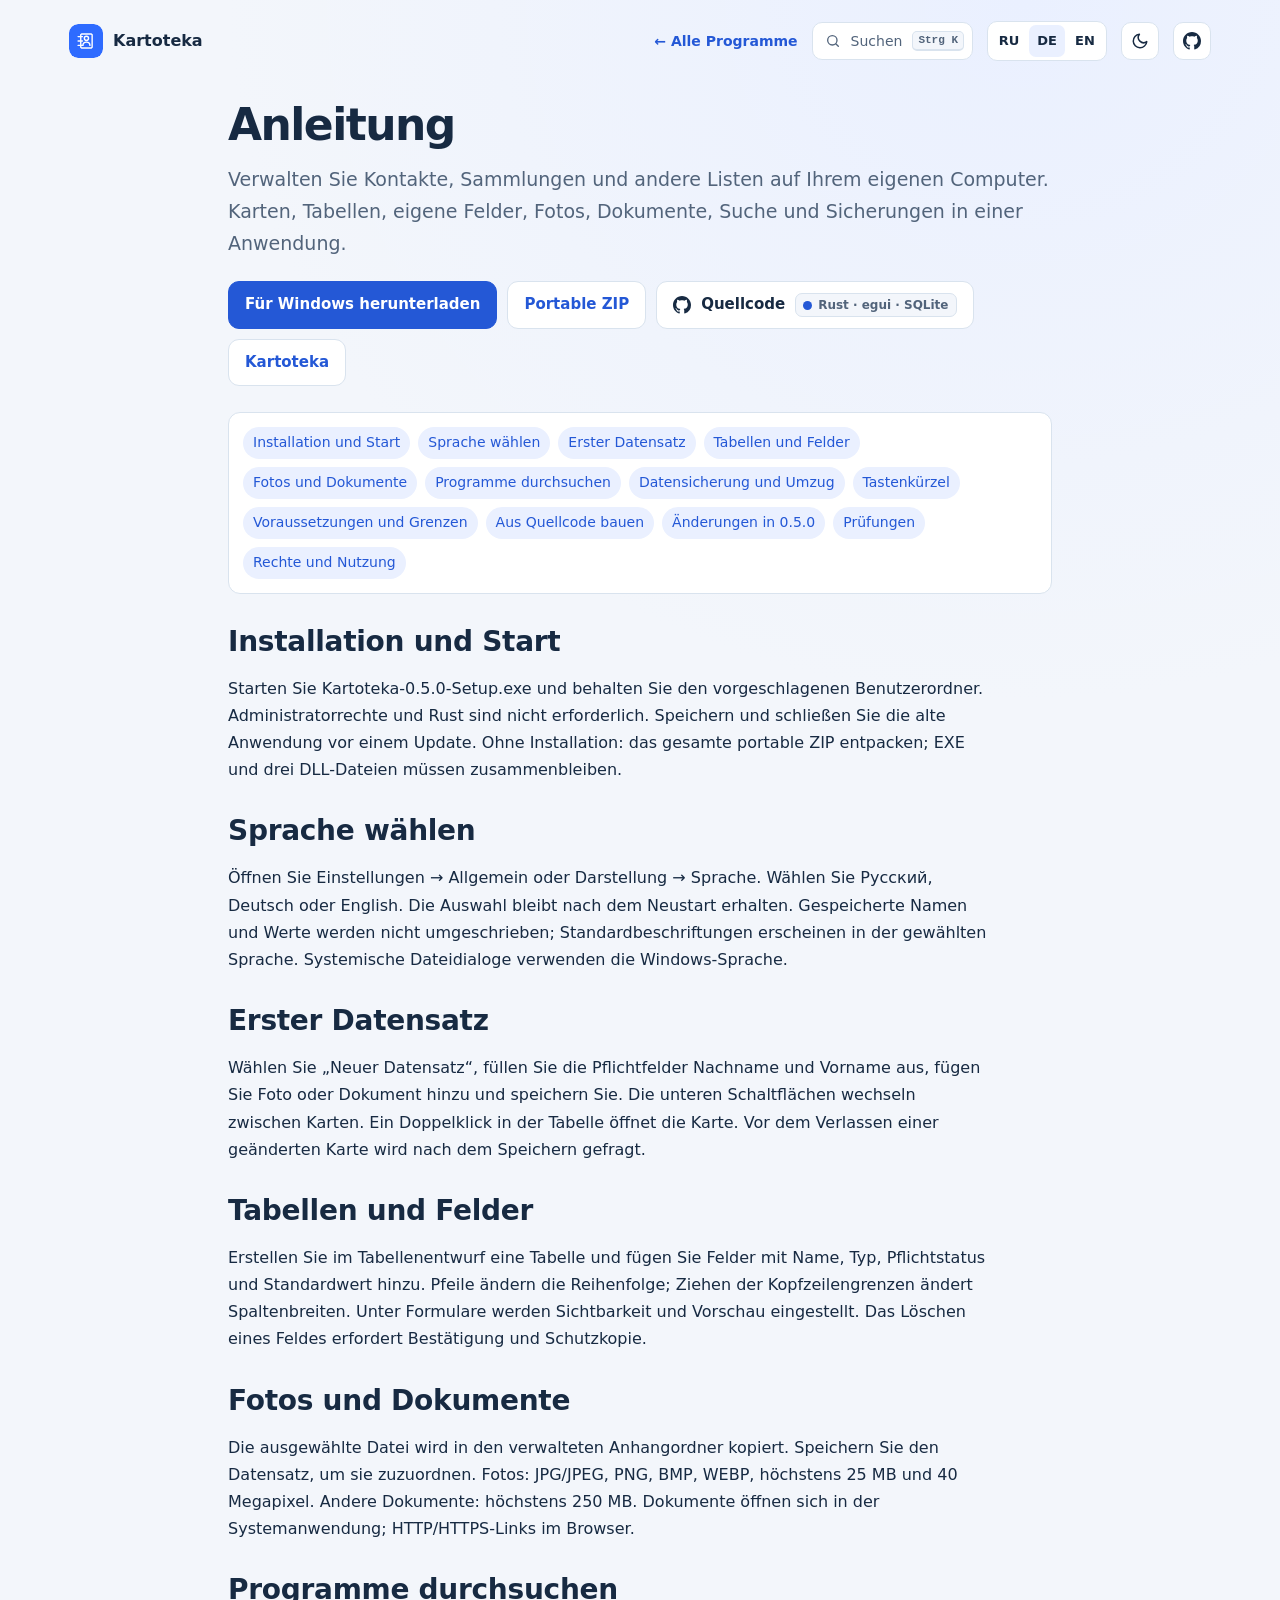
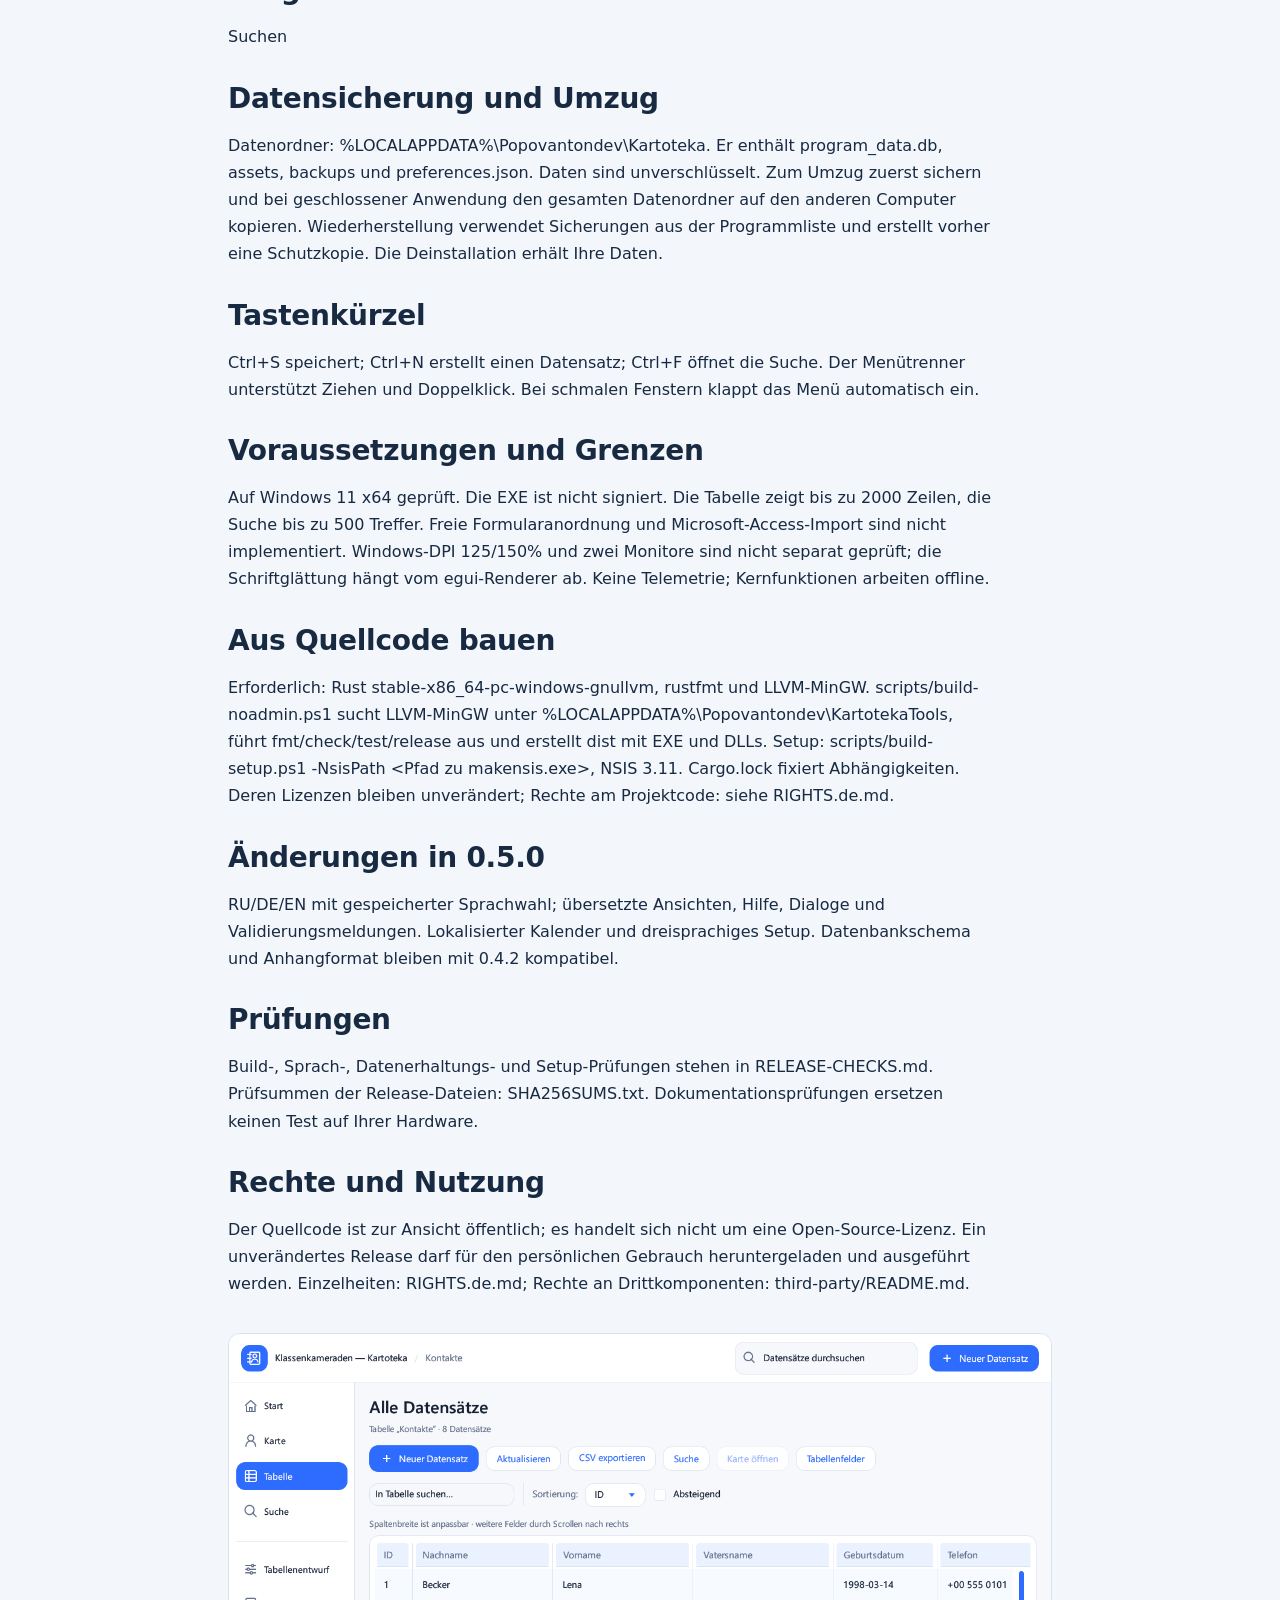
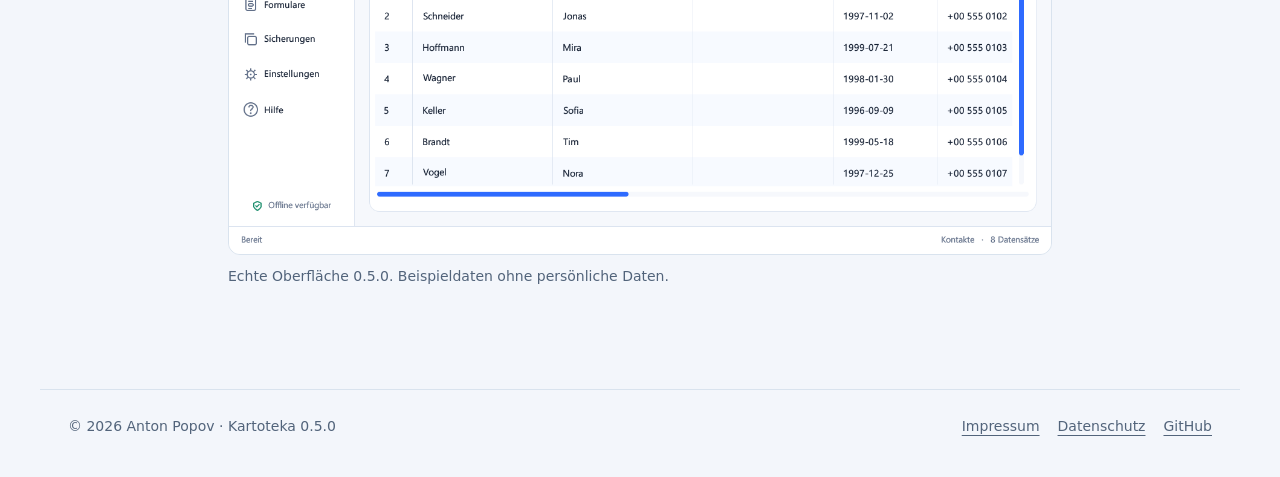
==== commit 050f09f3: "kit: full brand in floating header, lighter pill transition" ====
--- a/docs/Guide-de.html
+++ b/docs/Guide-de.html
@@ -7,7 +7,7 @@
 <meta name="description" content="Verwalten Sie Kontakte, Sammlungen und andere Listen auf Ihrem eigenen Computer. Karten, Tabellen, eigene Felder, Fotos, Dokumente, Suche und Sicherungen in einer Anwendung.">
 <title>Kartoteka — Anleitung</title>
 <link rel="icon" href="assets/kartoteka.svg" type="image/svg+xml">
-<script src="assets/kit/kit-theme.js"></script><link rel="stylesheet" href="assets/kit/kit.css?v=2026.11.05-1"><script src="assets/kit/programs.js?v=2026.11.05-1" defer></script><script src="assets/kit/kit.js?v=2026.11.05-1" defer></script>
+<script src="assets/kit/kit-theme.js"></script><link rel="stylesheet" href="assets/kit/kit.css?v=2026.11.06-1"><script src="assets/kit/programs.js?v=2026.11.06-1" defer></script><script src="assets/kit/kit.js?v=2026.11.06-1" defer></script>
 <link rel="stylesheet" href="assets/site.css?v=2026.11.05-1">
 </head>
 <body class="ppk-page ppk-prose">
--- a/docs/assets/kit/kit.css
+++ b/docs/assets/kit/kit.css
@@ -52,14 +52,17 @@
 .ppk-search-btn:has(svg)::before,.ppk-icon-btn:has(svg)::before,.ppk-btn-gh:has(svg)::before{display:none}
 
 /* ---------- header: static markup, JS only improves it ---------- */
-.ppk-nav-wrap{position:sticky;top:0;z-index:40;padding:10px 0 0;transition:padding .3s}
+.ppk-nav-wrap{position:sticky;top:0;z-index:40;padding:10px 0 0}
 .ppk-nav-wrap.ppk-floating{padding-inline:8px}
-.ppk-nav{max-width:var(--ppk-shell);margin:0 auto;display:flex;align-items:center;gap:14px;padding:10px 28px;border:1px solid transparent;border-radius:0;font:14px/1.3 var(--ppk-font);color:var(--ppk-ink);transition:max-width .35s cubic-bezier(.2,.8,.2,1),padding .35s cubic-bezier(.2,.8,.2,1),border-radius .35s,background-color .35s,box-shadow .35s}
+.ppk-nav{position:relative;isolation:isolate;max-width:var(--ppk-shell);margin:0 auto;display:flex;align-items:center;gap:14px;padding:10px 28px;border:1px solid transparent;border-radius:0;font:14px/1.3 var(--ppk-font);color:var(--ppk-ink);transition:border-color .25s,border-radius .25s}
+/* Glass pill is a separate layer: the header jump to the pill changes layout once, the glass, blur and shadow only fade in (opacity), so scrolling past the threshold stays cheap. */
+.ppk-nav::before{content:"";position:absolute;inset:-1px;z-index:-1;border-radius:inherit;background:var(--ppk-glass);-webkit-backdrop-filter:blur(14px) saturate(1.4);backdrop-filter:blur(14px) saturate(1.4);box-shadow:0 10px 30px -18px rgba(0,0,0,.35);opacity:0;pointer-events:none;transition:opacity .25s}
 .ppk-nav *,.ppk-nav *::before,.ppk-nav *::after{box-sizing:border-box}
-.ppk-floating .ppk-nav{max-width:980px;padding:8px 10px 8px 16px;border-color:var(--ppk-line);border-radius:var(--ppk-radius-pill);background:var(--ppk-glass);-webkit-backdrop-filter:blur(14px) saturate(1.4);backdrop-filter:blur(14px) saturate(1.4);box-shadow:0 10px 30px -18px rgba(0,0,0,.35)}
+.ppk-floating .ppk-nav{max-width:980px;padding:8px 10px 8px 16px;border-color:var(--ppk-line);border-radius:var(--ppk-radius-pill)}
+.ppk-floating .ppk-nav::before{opacity:1}
 .ppk-brand{display:flex;align-items:center;gap:10px;min-width:0;font-size:16px;font-weight:750;color:var(--ppk-ink);text-decoration:none;white-space:nowrap}
 .ppk-brand img{width:34px;height:34px;flex:none;border-radius:9px}
-.ppk-brand span{overflow:hidden;text-overflow:ellipsis}
+.ppk-brand span{overflow:hidden;text-overflow:ellipsis;padding:3px 4px 3px 0;margin:-3px -4px -3px 0}
 .ppk-spacer{flex:1}
 .ppk-back{display:inline-flex;align-items:center;min-height:38px;font-size:14px;font-weight:650;color:var(--ppk-accent);text-decoration:none;white-space:nowrap}
 .ppk-back:hover{text-decoration:underline;text-underline-offset:4px}
@@ -237,7 +240,7 @@
 }
 
 @media (prefers-reduced-motion:reduce){
-  .ppk-nav-wrap,.ppk-nav,.ppk-pill,.ppk-btn,.ppk-chips span,.ppk-app-card,.ppk-reveal,.ppk-progress i,.ppk-page{transition:none!important}
+  .ppk-nav-wrap,.ppk-nav,.ppk-nav::before,.ppk-pill,.ppk-btn,.ppk-chips span,.ppk-app-card,.ppk-reveal,.ppk-progress i,.ppk-page{transition:none!important}
   .ppk-palette,.ppk-app-card,.ppk-rows li,.ppk-cursor,.ppk-live::before{animation:none!important}
   html.ppk-js .ppk-reveal:not(.ppk-in){opacity:1;transform:none}
 }
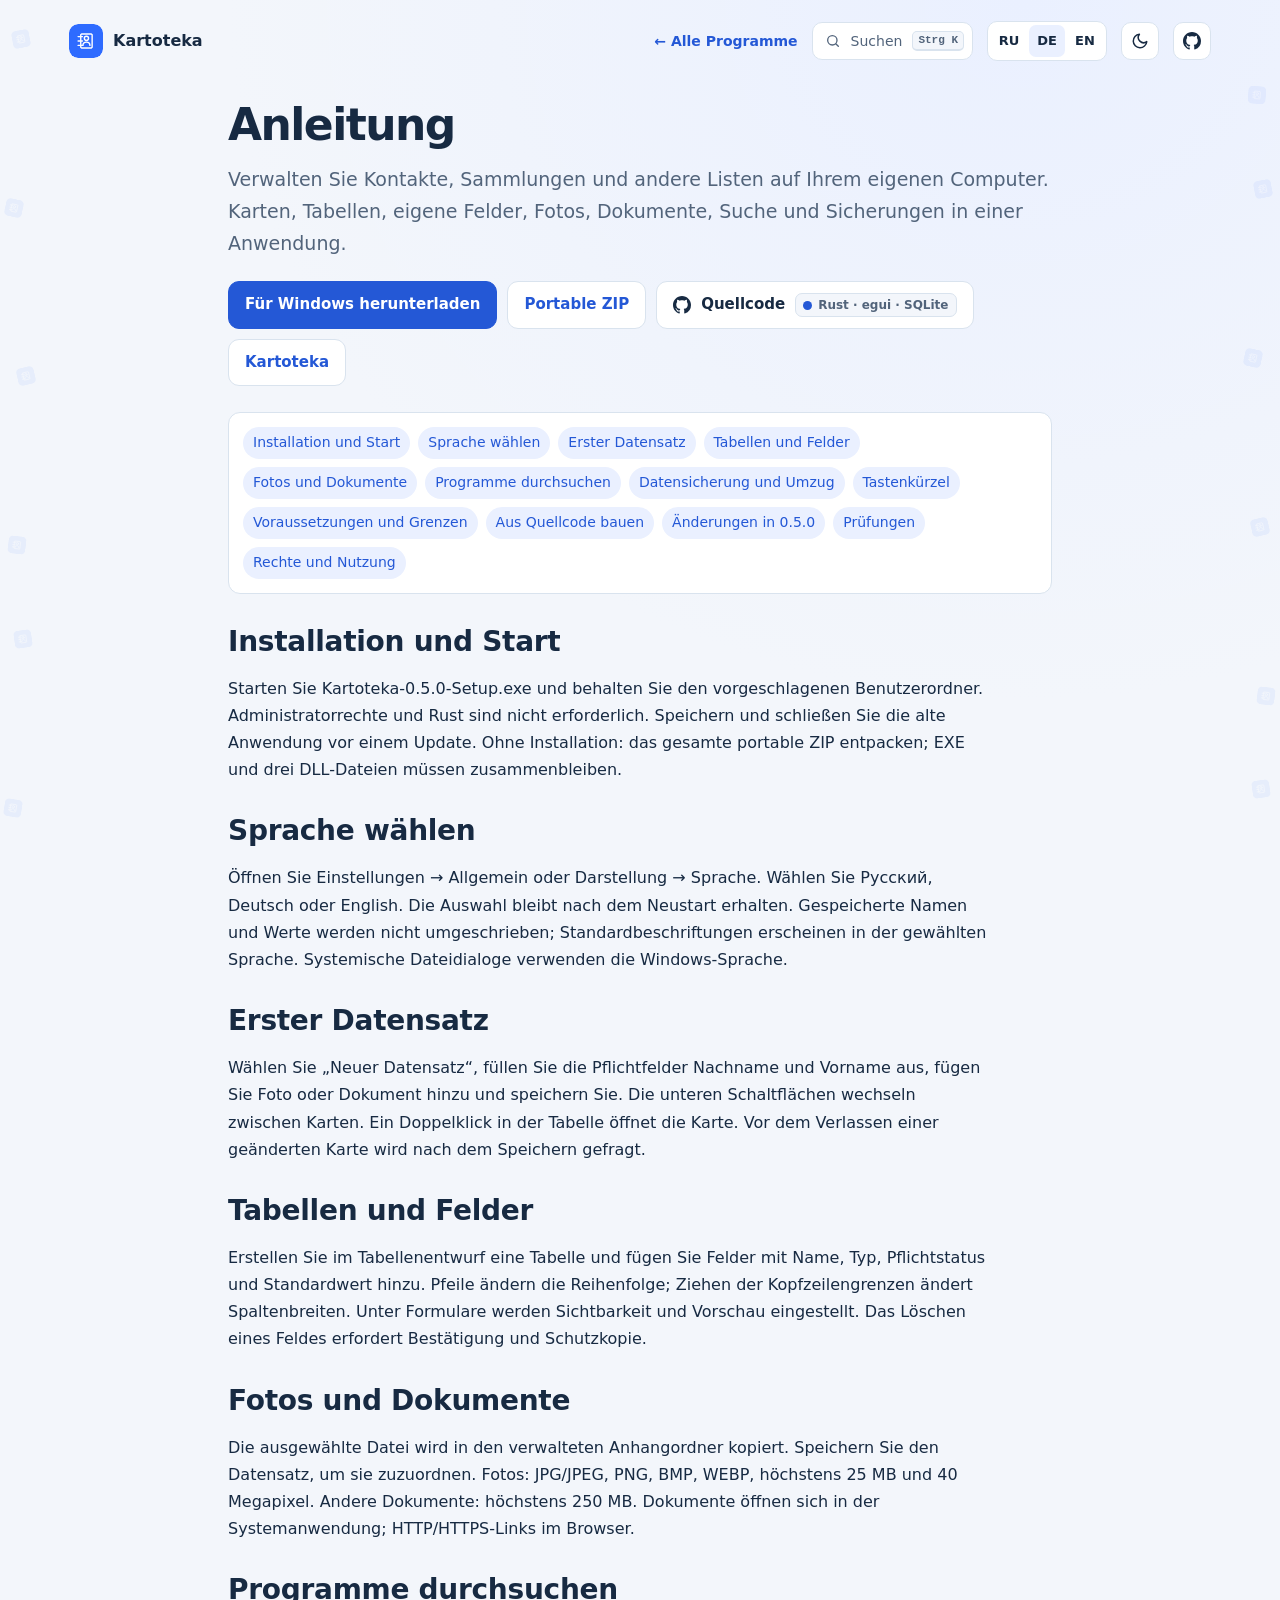
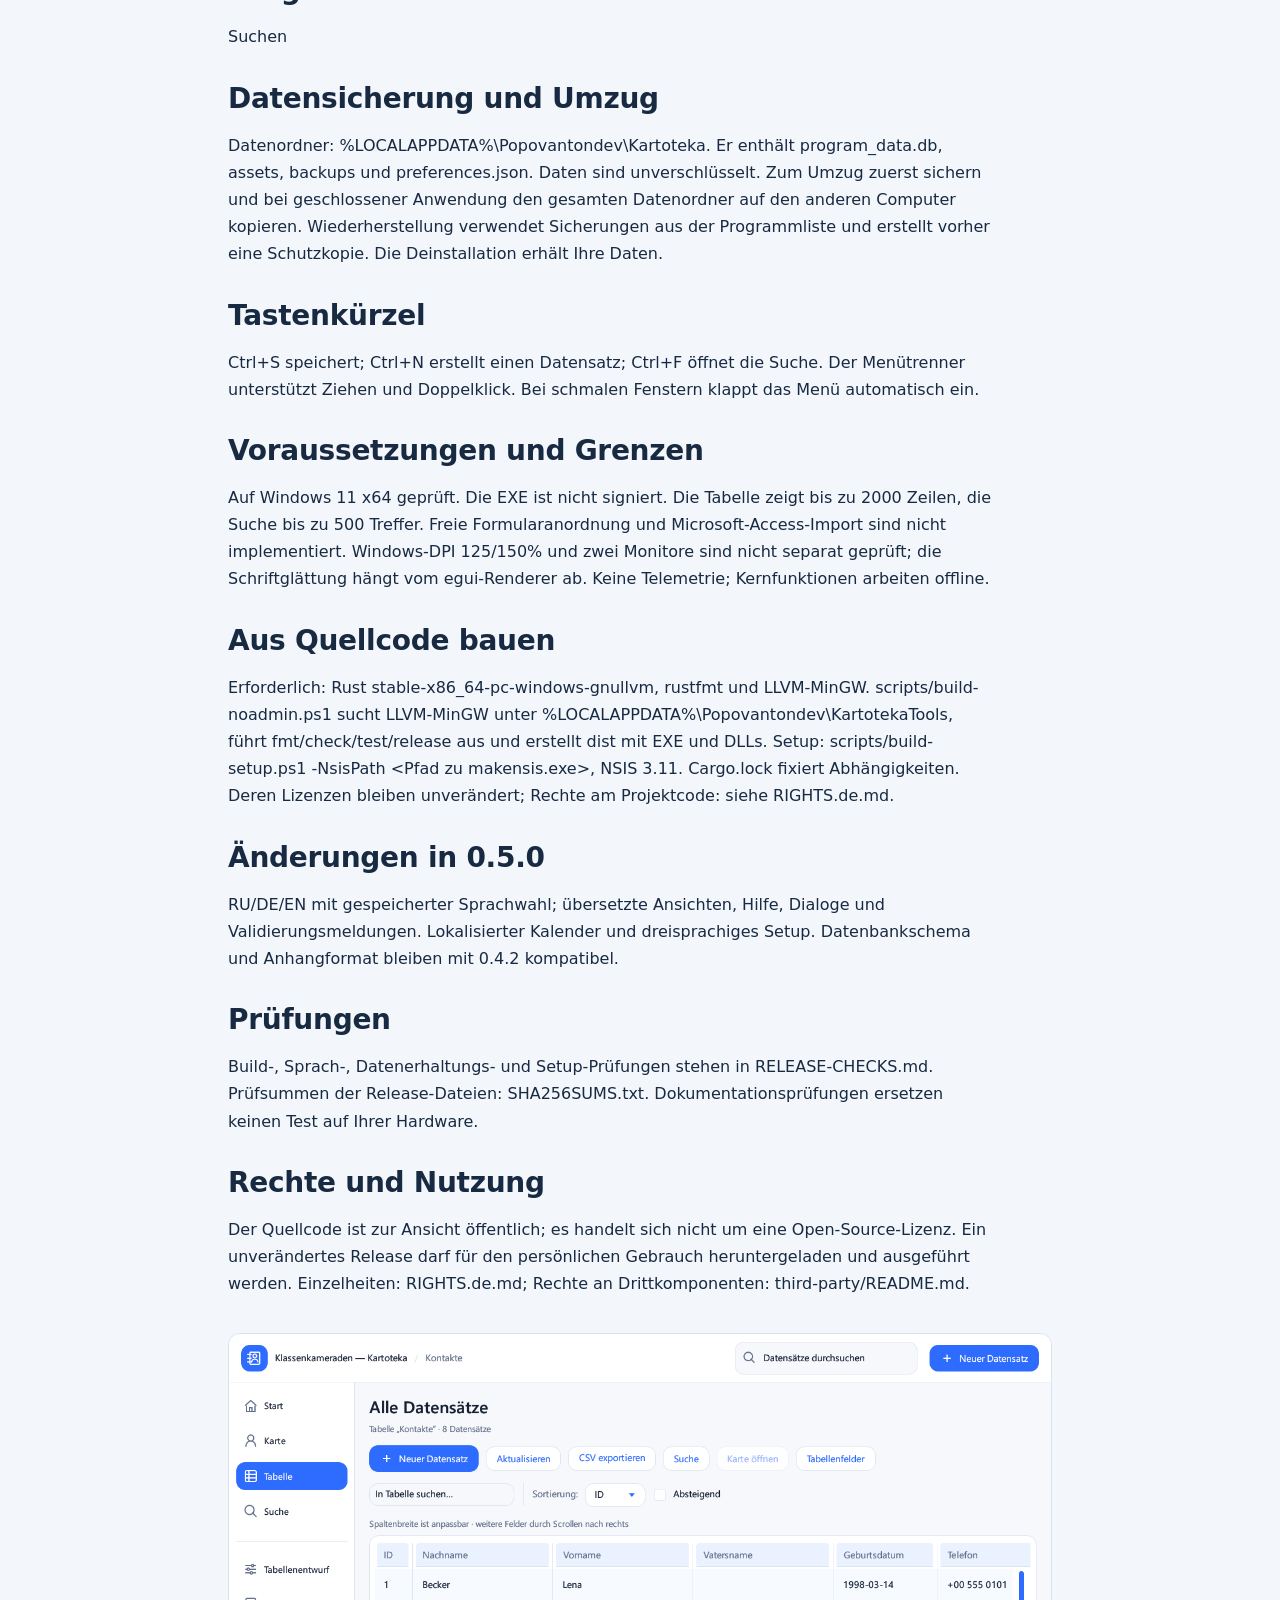
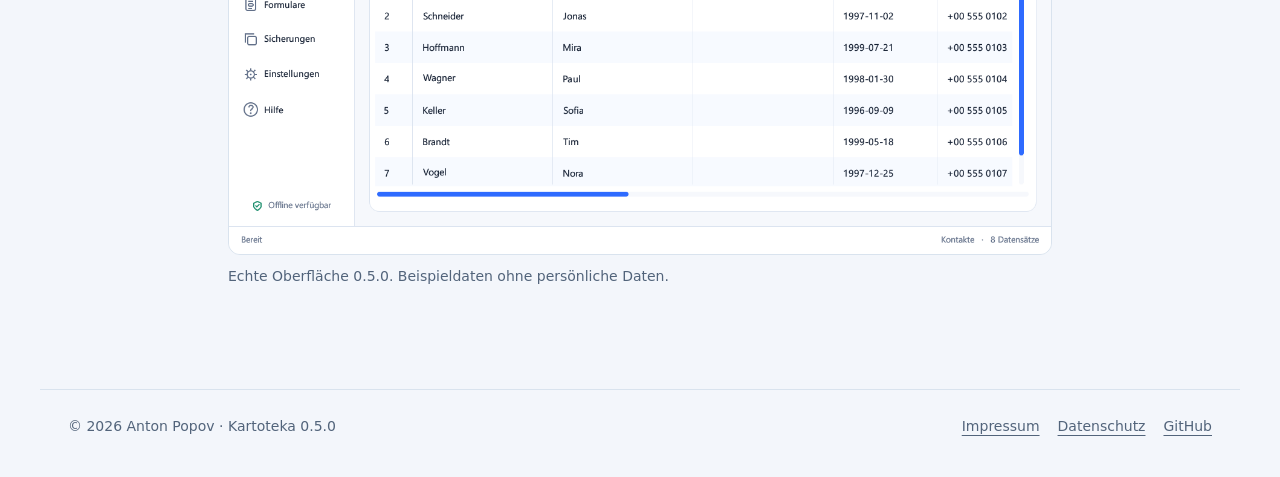
==== commit 946ea6fd: "kit: quiet side decor of program icons on wide screens One fixed, aria-hidden layer in the page marg" ====
--- a/docs/Guide-de.html
+++ b/docs/Guide-de.html
@@ -7,8 +7,8 @@
 <meta name="description" content="Verwalten Sie Kontakte, Sammlungen und andere Listen auf Ihrem eigenen Computer. Karten, Tabellen, eigene Felder, Fotos, Dokumente, Suche und Sicherungen in einer Anwendung.">
 <title>Kartoteka — Anleitung</title>
 <link rel="icon" href="assets/kartoteka.svg" type="image/svg+xml">
-<script src="assets/kit/kit-theme.js"></script><link rel="stylesheet" href="assets/kit/kit.css?v=2026.11.06-1"><script src="assets/kit/programs.js?v=2026.11.06-1" defer></script><script src="assets/kit/kit.js?v=2026.11.06-1" defer></script>
-<link rel="stylesheet" href="assets/site.css?v=2026.11.05-1">
+<script src="assets/kit/kit-theme.js"></script><link rel="stylesheet" href="assets/kit/kit.css?v=2026.11.06-2"><script src="assets/kit/programs.js?v=2026.11.06-2" defer></script><script src="assets/kit/kit.js?v=2026.11.06-2" defer></script>
+<link rel="stylesheet" href="assets/site.css?v=2026.11.06-2">
 </head>
 <body class="ppk-page ppk-prose">
 <a class="ppk-skip" href="#main">Zum Inhalt</a>
--- a/docs/assets/kit/kit.css
+++ b/docs/assets/kit/kit.css
@@ -245,3 +245,18 @@
   html.ppk-js .ppk-reveal:not(.ppk-in){opacity:1;transform:none}
 }
 @media (forced-colors:active){.ppk-pitem[aria-selected="true"]{outline:2px solid Highlight}.ppk-tabs button[aria-selected="true"]{outline:2px solid Highlight}}
+
+/* side decor (kit.js builds it on screens >= 1280px; nothing without JS) */
+.ppk-decor{display:none}
+@media (min-width:1280px){
+  .ppk-decor{display:block;position:fixed;inset:0;z-index:0;overflow:hidden;pointer-events:none;container-type:inline-size;opacity:0;transition:opacity 1.2s ease}
+  .ppk-decor.ppk-decor-on{opacity:1}
+  .ppk-decor-side{position:absolute;top:0;bottom:0;width:calc((100cqi - var(--ppk-decor-shell,var(--ppk-shell)))/2);animation:ppk-decor-drift 90s ease-in-out infinite alternate;will-change:transform}
+  .ppk-decor-l{left:0}
+  .ppk-decor-r{right:0;animation-direction:alternate-reverse}
+  .ppk-decor-i{--ppk-sz:clamp(18px,calc(var(--ppk-k,1) * ((100cqi - var(--ppk-decor-shell,var(--ppk-shell)))/2 - 28px)),72px);position:absolute;top:var(--ppk-y,0);left:calc(var(--ppk-x,.5) * (100% - 1.2 * var(--ppk-sz)) + .1 * var(--ppk-sz));width:var(--ppk-sz);height:var(--ppk-sz);object-fit:contain;opacity:.06;transform:rotate(var(--ppk-r,0deg));user-select:none}
+  [data-theme="dark"] .ppk-decor-i{opacity:.08}
+}
+@keyframes ppk-decor-drift{from{transform:translateY(-10px)}to{transform:translateY(10px)}}
+@media print{.ppk-decor{display:none!important}}
+@media (prefers-reduced-motion:reduce){.ppk-decor{transition:none}.ppk-decor-side{animation:none;will-change:auto}}
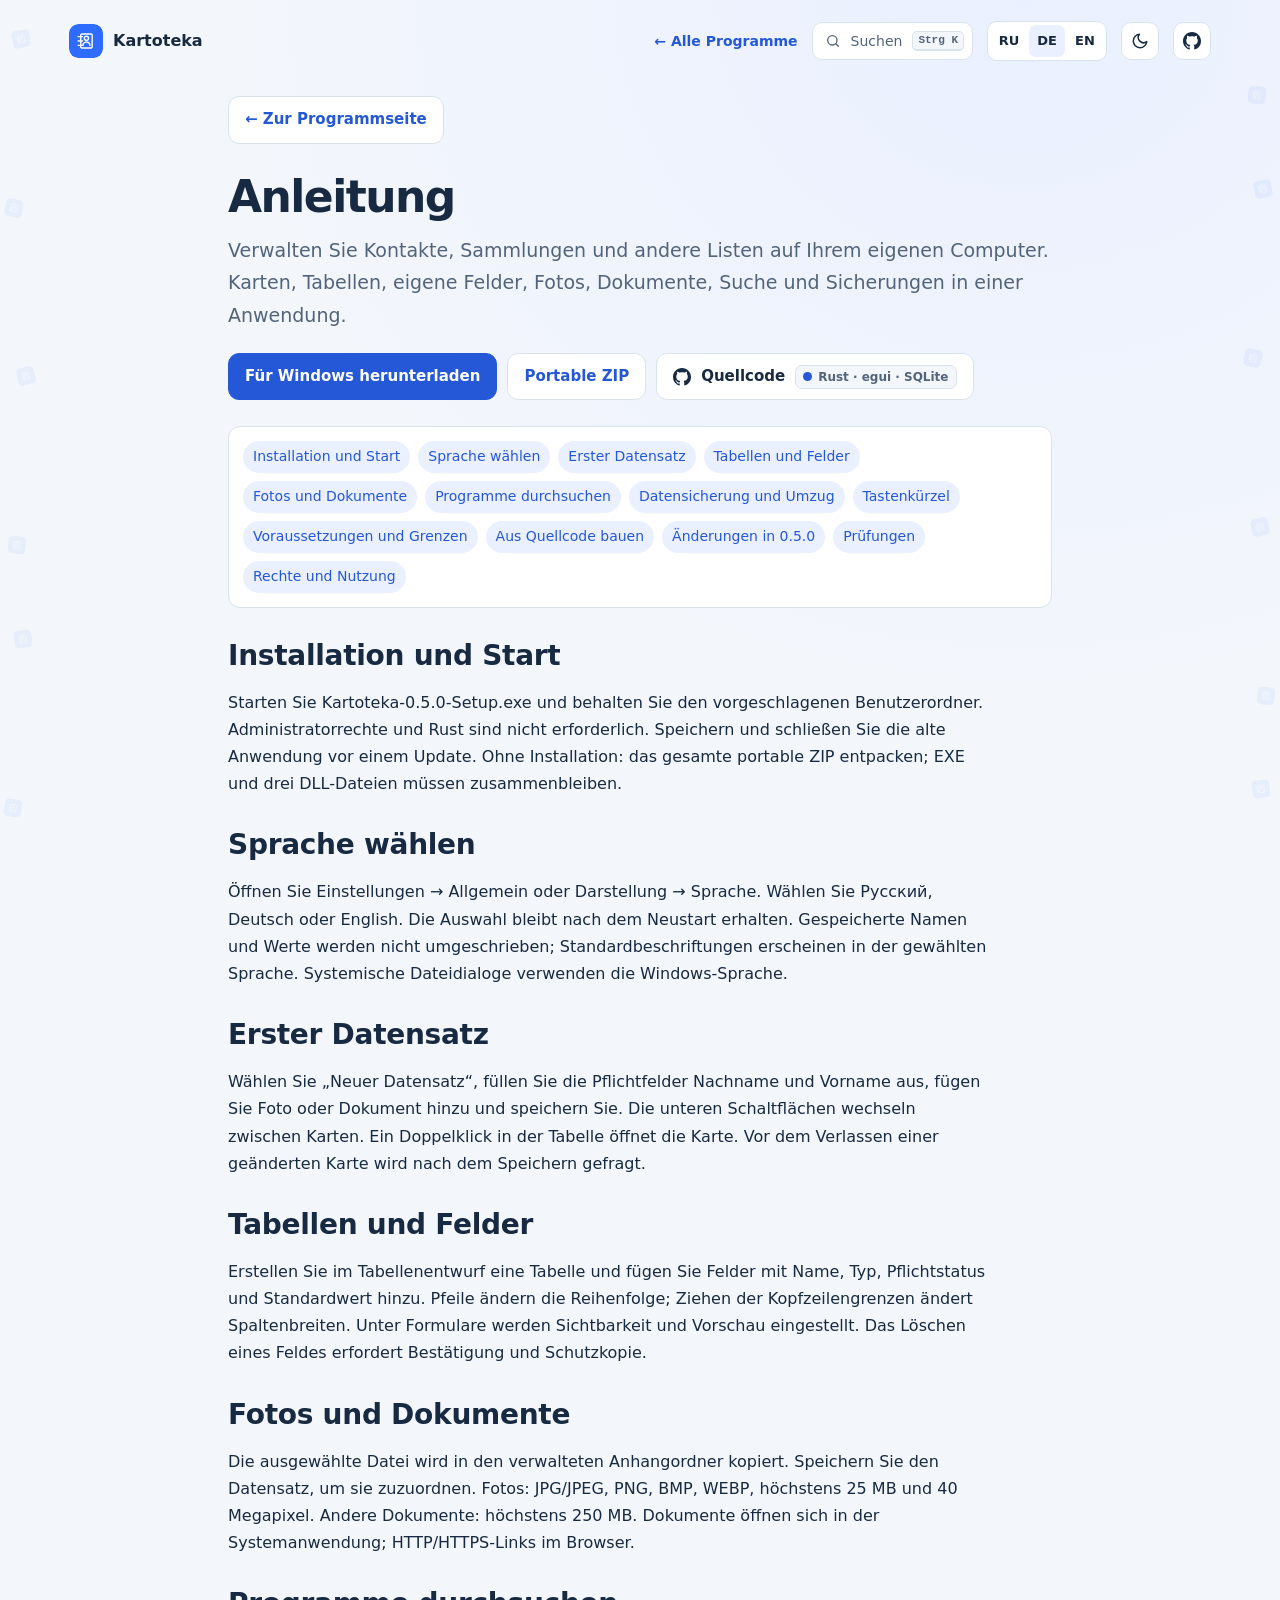
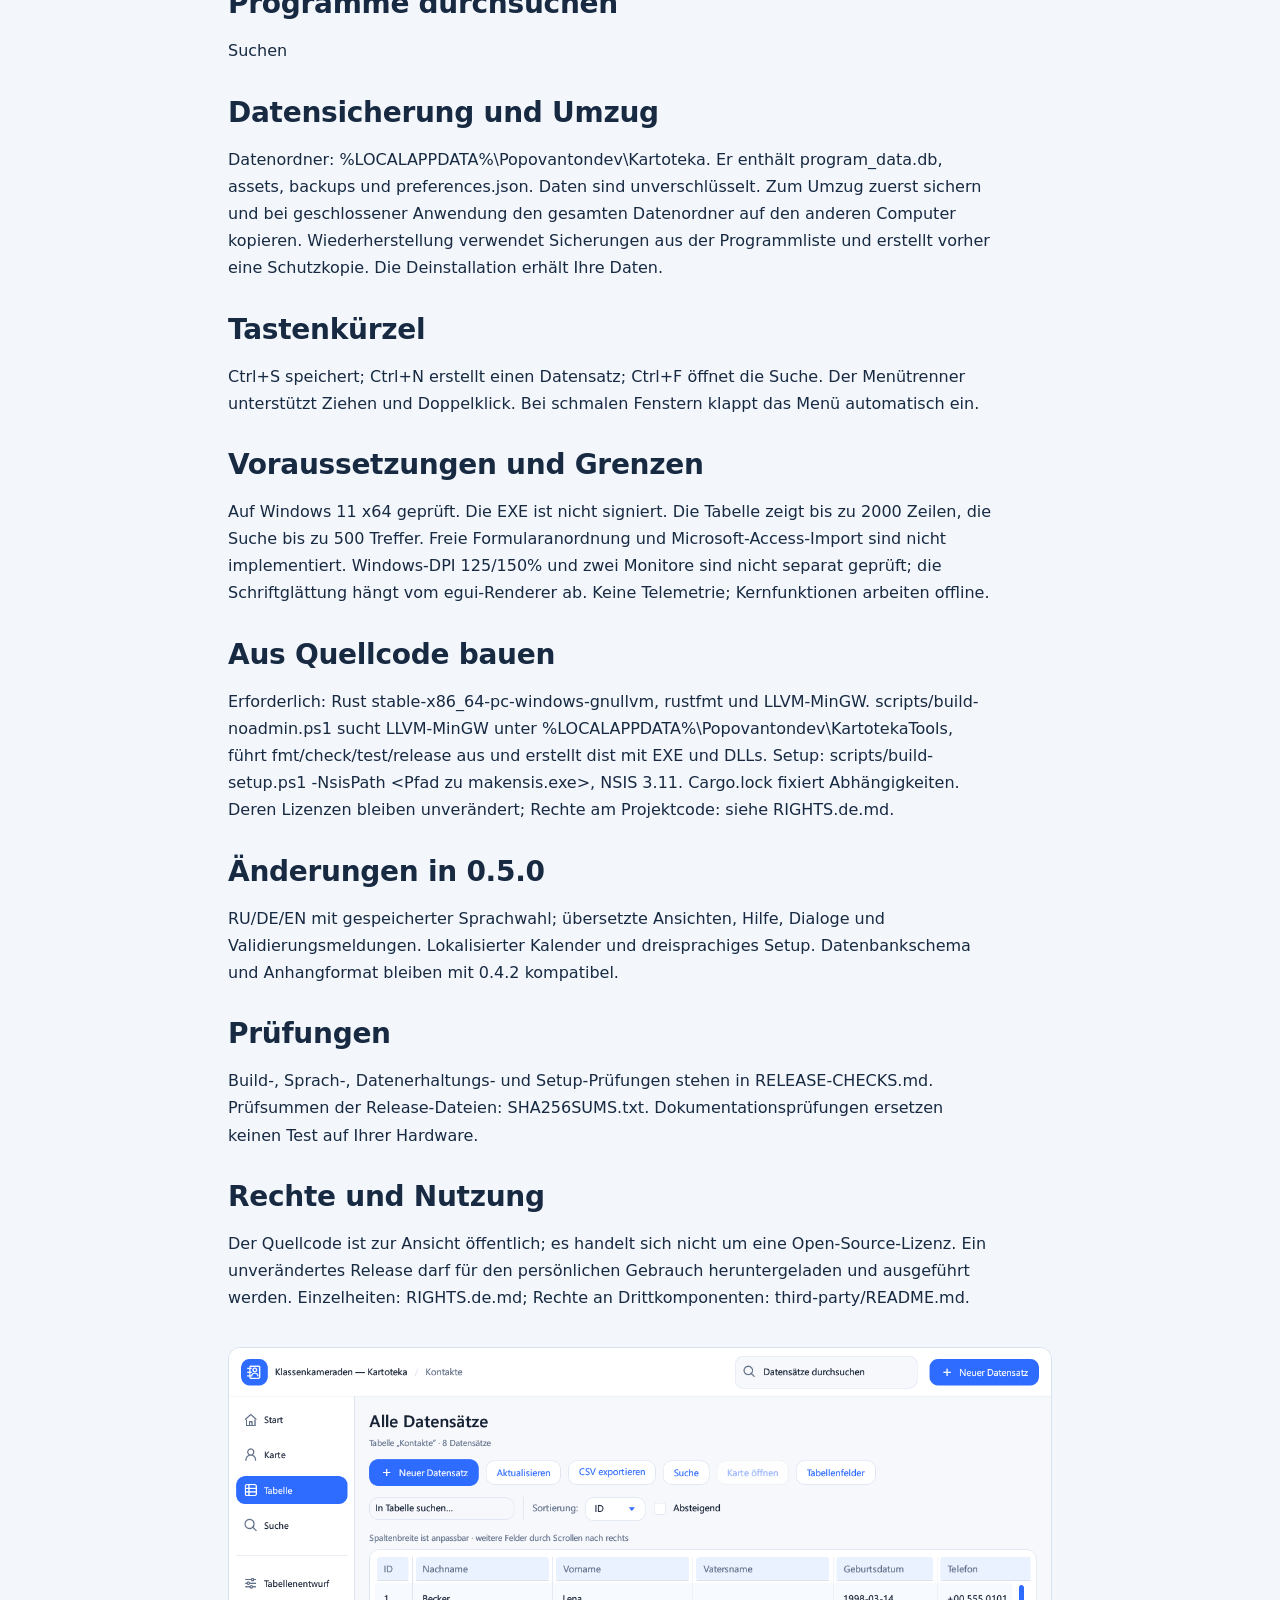
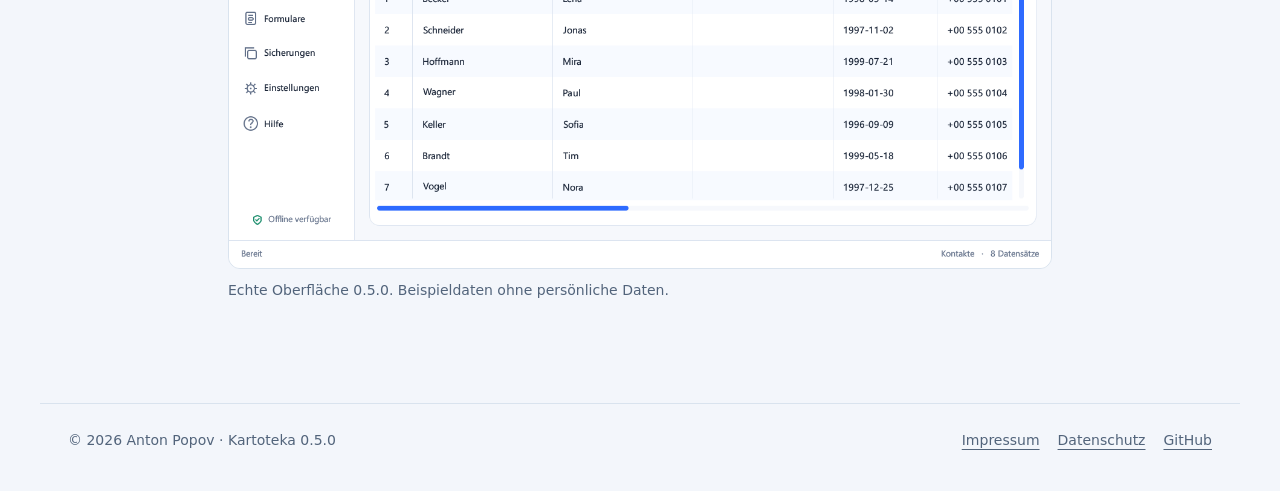
==== commit 4a391af0: "guide: button back to the program page Every guide page opens with a visible link to the program's o" ====
--- a/docs/Guide-de.html
+++ b/docs/Guide-de.html
@@ -8,7 +8,7 @@
 <title>Kartoteka — Anleitung</title>
 <link rel="icon" href="assets/kartoteka.svg" type="image/svg+xml">
 <script src="assets/kit/kit-theme.js"></script><link rel="stylesheet" href="assets/kit/kit.css?v=2026.11.06-2"><script src="assets/kit/programs.js?v=2026.11.06-2" defer></script><script src="assets/kit/kit.js?v=2026.11.06-2" defer></script>
-<link rel="stylesheet" href="assets/site.css?v=2026.11.06-2">
+<link rel="stylesheet" href="assets/site.css?v=2026.11.06-2-g1">
 </head>
 <body class="ppk-page ppk-prose">
 <a class="ppk-skip" href="#main">Zum Inhalt</a>
@@ -24,13 +24,13 @@
   </nav>
 </div>
 <main class="ppk-shell ppk-guide" id="main">
+<p class="ppk-guide-home"><a class="ppk-btn" href="index.html">← Zur Programmseite</a></p>
 <h1>Anleitung</h1>
 <p class="ppk-lead">Verwalten Sie Kontakte, Sammlungen und andere Listen auf Ihrem eigenen Computer. Karten, Tabellen, eigene Felder, Fotos, Dokumente, Suche und Sicherungen in einer Anwendung.</p>
 <div class="ppk-actions">
 <a class="ppk-btn ppk-btn-primary" href="https://github.com/popovantondev/Kartoteka/releases/download/v0.5.0/Kartoteka-0.5.0-Setup.exe">Für Windows herunterladen</a>
 <a class="ppk-btn" href="https://github.com/popovantondev/Kartoteka/releases/download/v0.5.0/Kartoteka-0.5.0-Windows-x64.zip">Portable ZIP</a>
 <a class="ppk-btn ppk-btn-gh" href="https://github.com/popovantondev/Kartoteka">Quellcode <span class="ppk-chip"><i class="ppk-dot"></i>Rust · egui · SQLite</span></a>
-<a class="ppk-btn" href="index.html">Kartoteka</a>
 </div>
 <nav class="ppk-contents" aria-label="Anleitung"><a href="#install">Installation und Start</a><a href="#language">Sprache wählen</a><a href="#first">Erster Datensatz</a><a href="#custom">Tabellen und Felder</a><a href="#files">Fotos und Dokumente</a><a href="#search">Programme durchsuchen</a><a href="#backup">Datensicherung und Umzug</a><a href="#keys">Tastenkürzel</a><a href="#limits">Voraussetzungen und Grenzen</a><a href="#build">Aus Quellcode bauen</a><a href="#changes">Änderungen in 0.5.0</a><a href="#checks">Prüfungen</a><a href="#rights">Rechte und Nutzung</a></nav>
 <section id="install"><h2>Installation und Start</h2><p>Starten Sie Kartoteka-0.5.0-Setup.exe und behalten Sie den vorgeschlagenen Benutzerordner. Administratorrechte und Rust sind nicht erforderlich. Speichern und schließen Sie die alte Anwendung vor einem Update. Ohne Installation: das gesamte portable ZIP entpacken; EXE und drei DLL-Dateien müssen zusammenbleiben.</p></section>
--- a/docs/assets/site.css
+++ b/docs/assets/site.css
@@ -5,6 +5,8 @@
 .ppk-meta-chip{margin-left:6px}
 .ppk-feature-list{max-width:860px}
 .ppk-guide{max-width:880px;padding-bottom:40px}
+.ppk-guide-home{margin:24px 0 0}
+.ppk-guide-home+h1{margin-top:20px}
 .ppk-guide h1{margin:28px 0 12px;font-size:clamp(30px,5vw,44px);line-height:1.15}
 .ppk-guide section{scroll-margin-top:84px;margin:30px 0}
 .ppk-guide section>p{max-width:75ch}
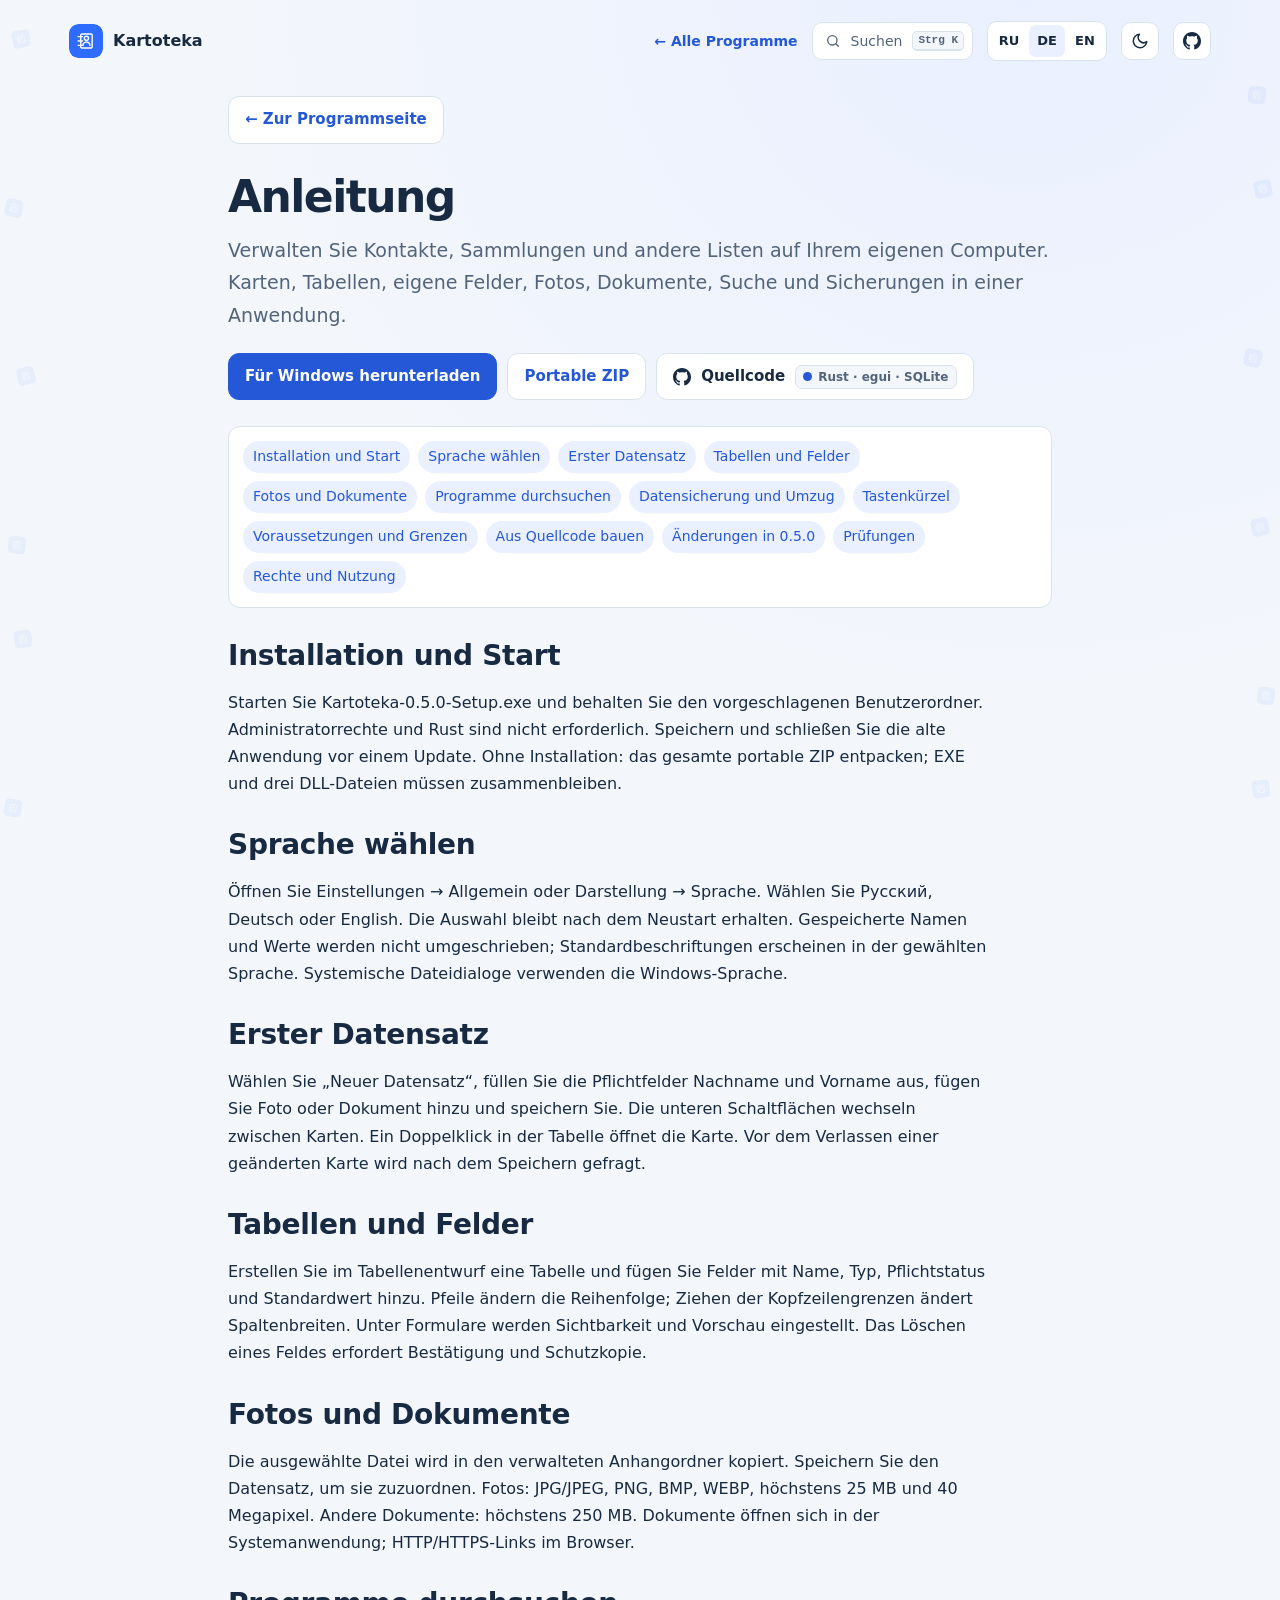
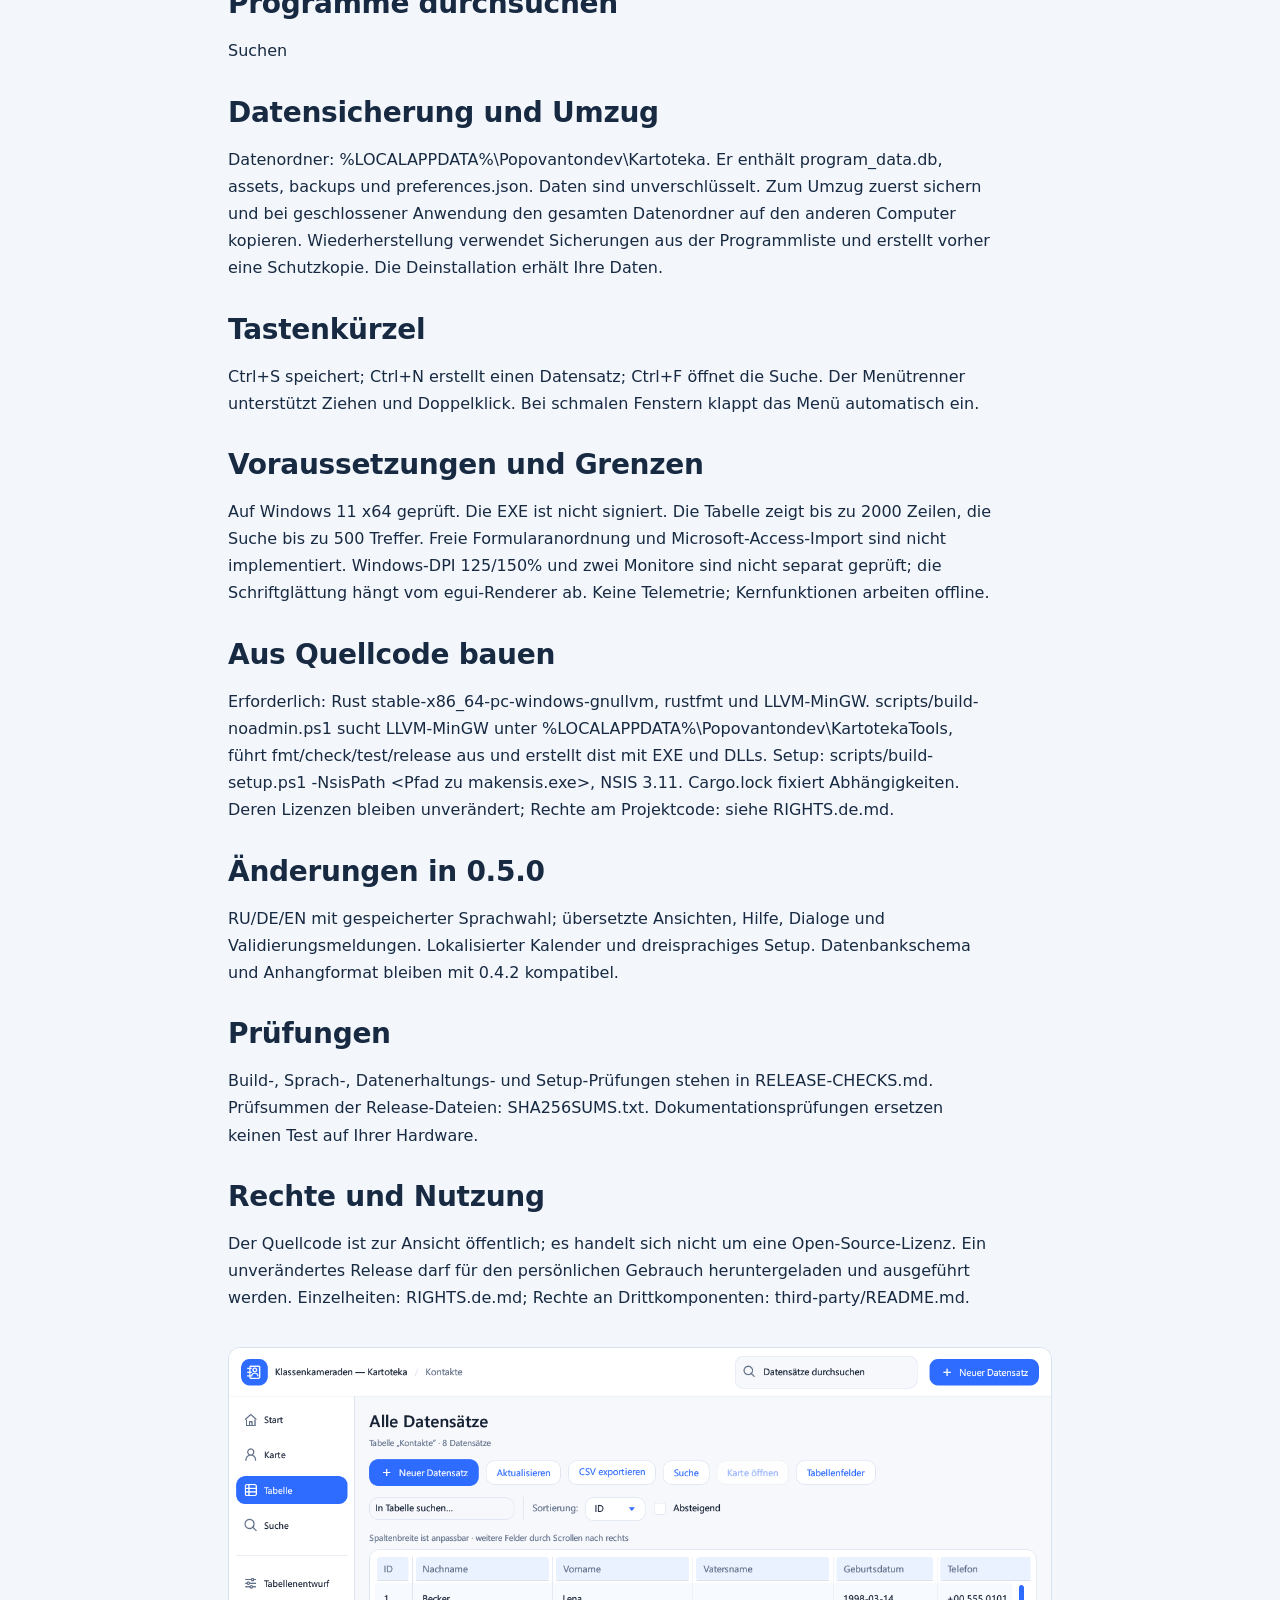
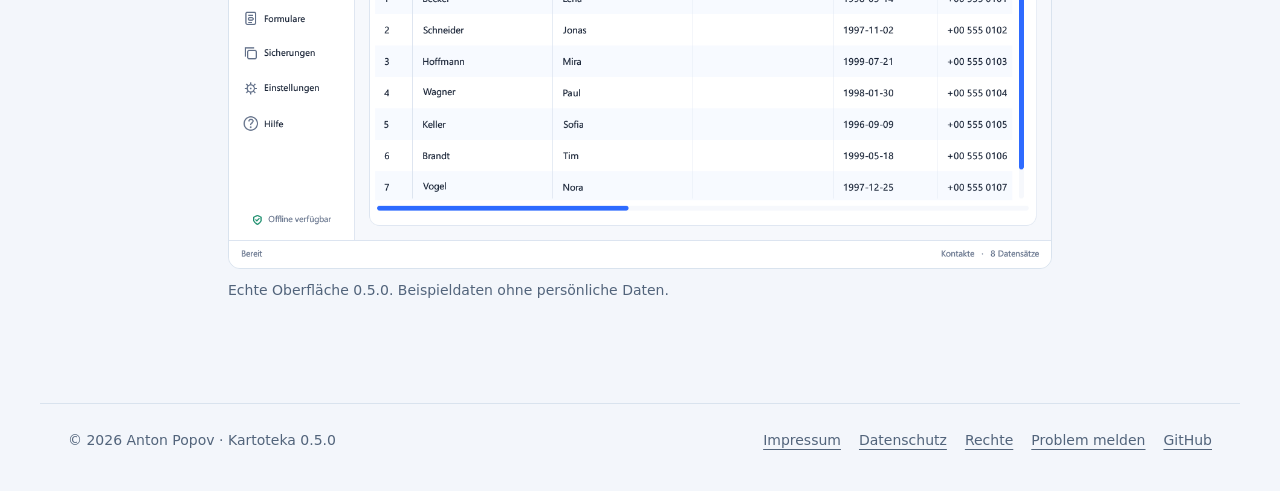
==== commit 488a761f: "site: one tab title pattern and one footer across programs Landing titles name the program and what " ====
--- a/docs/Guide-de.html
+++ b/docs/Guide-de.html
@@ -50,7 +50,7 @@
 </main>
 <footer class="ppk-footer">
   <span>© 2026 Anton Popov · Kartoteka 0.5.0</span>
-  <nav aria-label="Rechtliches"><a href="https://popovantondev.github.io/popovantondev/impressum.html">Impressum</a><a href="https://popovantondev.github.io/popovantondev/datenschutz.html">Datenschutz</a><a href="https://github.com/popovantondev/Kartoteka">GitHub</a></nav>
+  <nav aria-label="Rechtliches"><a href="https://popovantondev.github.io/popovantondev/impressum.html">Impressum</a><a href="https://popovantondev.github.io/popovantondev/datenschutz.html">Datenschutz</a><a href="https://github.com/popovantondev/Kartoteka/blob/main/RIGHTS.de.md">Rechte</a><a href="https://github.com/popovantondev/Kartoteka/issues/new">Problem melden</a><a href="https://github.com/popovantondev/Kartoteka">GitHub</a></nav>
 </footer>
 </body>
 </html>
